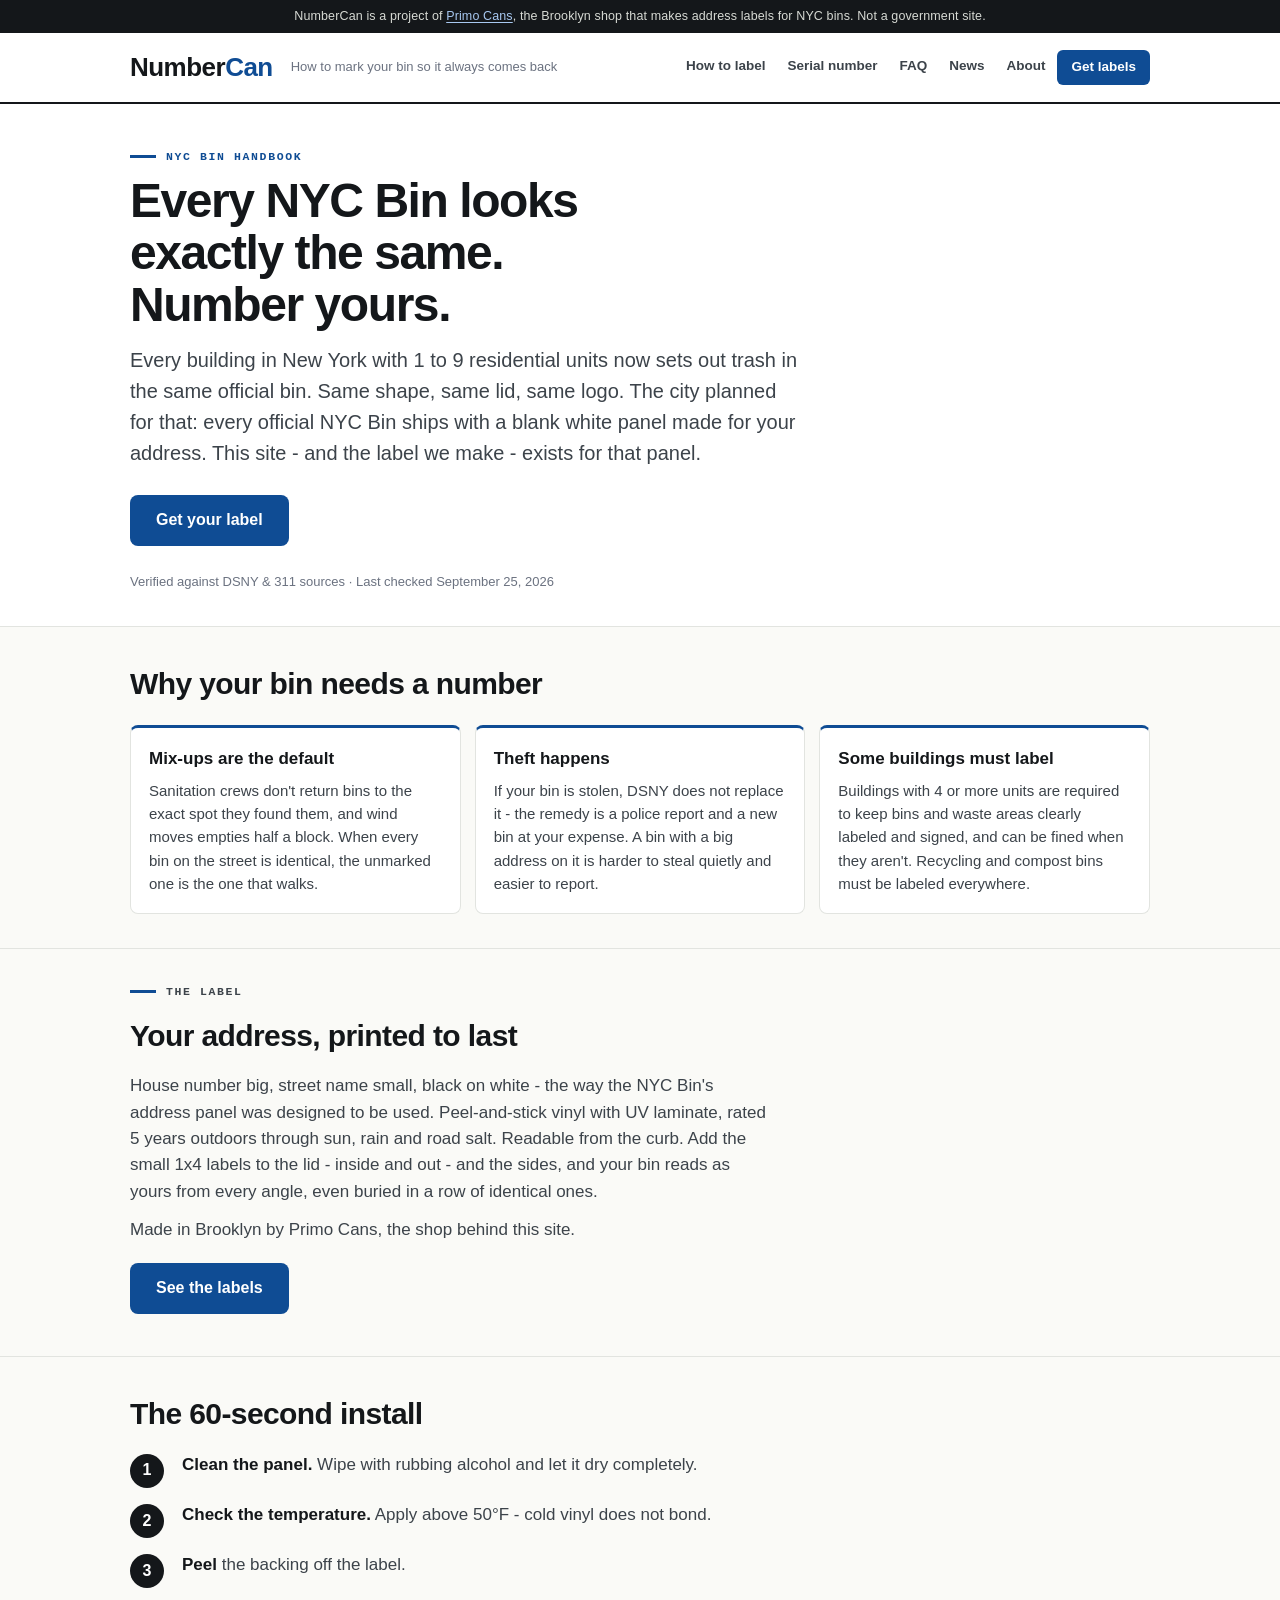
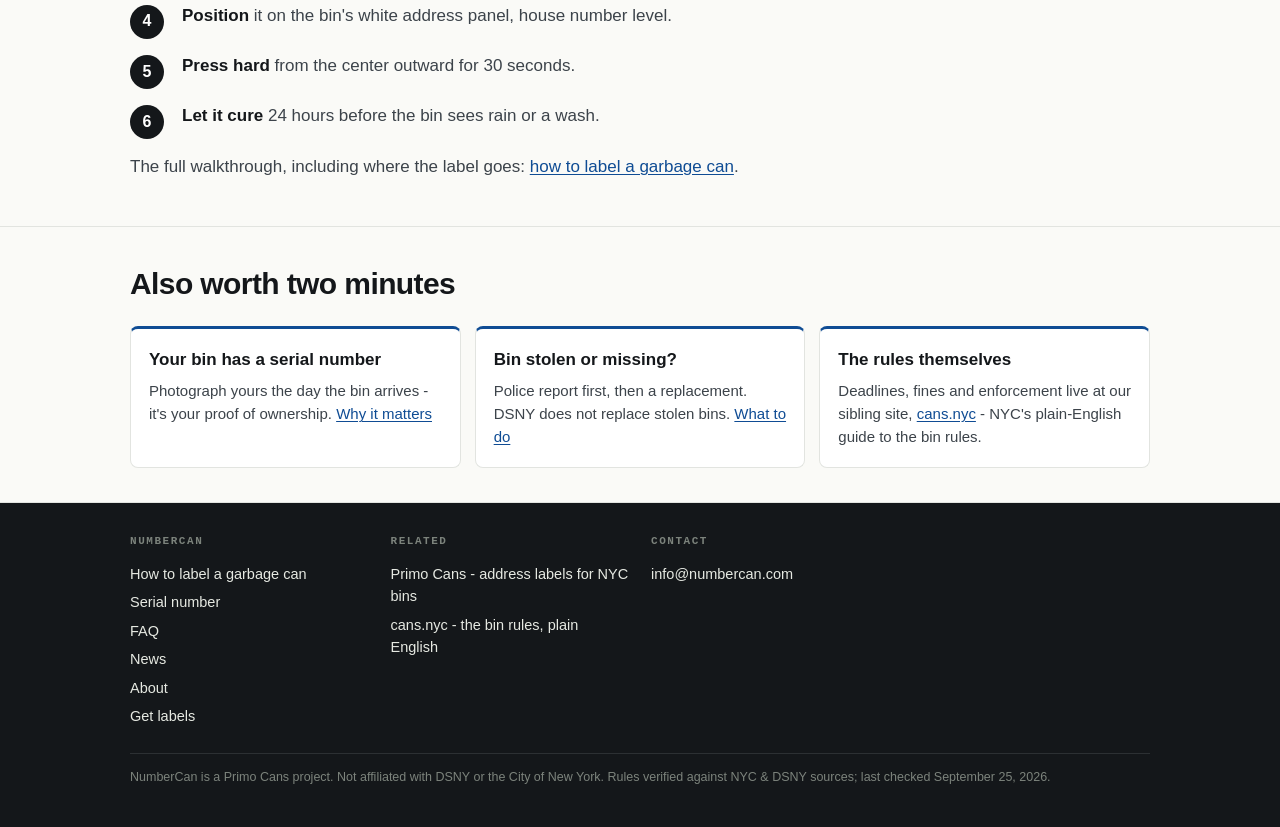
==== index.html @ fb3dbc62 "Remove hair-dryer removal advice from homepage" ====
<!DOCTYPE html>
<html lang="en">
<head>
<meta charset="utf-8">
<meta name="viewport" content="width=device-width,initial-scale=1">
<title>Number Your Can | Address Labels Made for the Official NYC Bin</title>
<meta name="description" content="Every official NYC Bin looks identical. A printed address label - house number big, street name small, rated 5 years outdoors - makes yours unmistakable. On in 60 seconds.">
<link rel="canonical" href="https://numbercan.com/">
<meta property="og:type" content="website">
<meta property="og:title" content="Number Your Can | NumberCan">
<meta property="og:description" content="Every official NYC Bin looks identical. A printed address label makes yours unmistakable - on in 60 seconds, rated 5 years.">
<meta property="og:url" content="https://numbercan.com/">
<link rel="stylesheet" href="/assets/style.css">
<script type="application/ld+json">
{"@context":"https://schema.org","@type":"WebSite","name":"NumberCan","url":"https://numbercan.com/",
 "publisher":{"@type":"Organization","name":"NumberCan","url":"https://numbercan.com/","parentOrganization":{"@type":"Organization","name":"Primo Cans","url":"https://primocans.com/"}}}
</script>
</head>
<body>
<div class="disclosure">NumberCan is a project of <a href="https://primocans.com/">Primo Cans</a>, the Brooklyn shop that makes address labels for NYC bins. Not a government site.</div>
<header class="sitehead">
  <div class="wrap">
    <a class="brand" href="/">Number<span class="dot">Can</span></a>
    <span class="siteline">How to mark your bin so it always comes back</span>
    <nav class="mainnav">
      <a href="/how-to-label-a-garbage-can/">How to label</a>
      <a href="/nyc-bin-serial-rfid/">Serial number</a>
      <a href="/faq/">FAQ</a>
      <a href="/news/">News</a>
      <a href="/about/">About</a>
      <a class="cta" href="/get-labels/">Get labels</a>
    </nav>
  </div>
</header>

<section class="hero">
  <div class="wrap">
    <p class="eyebrow">NYC bin handbook</p>
    <h1>Every NYC Bin looks exactly the same. Number yours.</h1>
    <p class="lede">Every building in New York with 1 to 9 residential units now sets out trash in the same official bin. Same shape, same lid, same logo. The city planned for that: every official NYC Bin ships with a blank white panel made for your address. This site - and the label we make - exists for that panel.</p>
    <p style="margin-top:18px"><a class="btn" href="/get-labels/">Get your label</a></p>
    <p class="verifyline">Verified against DSNY &amp; 311 sources &middot; Last checked September 25, 2026</p>
  </div>
</section>

<section class="section">
  <div class="wrap">
    <h2>Why your bin needs a number</h2>
    <div class="cards">
      <div class="cardbox">
        <h3>Mix-ups are the default</h3>
        <p>Sanitation crews don't return bins to the exact spot they found them, and wind moves empties half a block. When every bin on the street is identical, the unmarked one is the one that walks.</p>
      </div>
      <div class="cardbox">
        <h3>Theft happens</h3>
        <p>If your bin is stolen, DSNY does not replace it - the remedy is a police report and a new bin at your expense. A bin with a big address on it is harder to steal quietly and easier to report.</p>
      </div>
      <div class="cardbox">
        <h3>Some buildings must label</h3>
        <p>Buildings with 4 or more units are required to keep bins and waste areas clearly labeled and signed, and can be fined when they aren't. Recycling and compost bins must be labeled everywhere.</p>
      </div>
    </div>
  </div>
</section>

<section class="section">
  <div class="wrap">
    <p class="eyebrow">The label</p>
    <h2>Your address, printed to last</h2>
    <p>House number big, street name small, black on white - the way the NYC Bin's address panel was designed to be used. Peel-and-stick vinyl with UV laminate, rated 5 years outdoors through sun, rain and road salt. Readable from the curb. Add the small 1x4 labels to the lid - inside and out - and the sides, and your bin reads as yours from every angle, even buried in a row of identical ones.</p>
    <p>Made in Brooklyn by Primo Cans, the shop behind this site.</p>
    <a class="btn" href="/get-labels/">See the labels</a>
  </div>
</section>

<section class="section">
  <div class="wrap">
    <h2>The 60-second install</h2>
    <ol class="steps">
      <li><strong>Clean the panel.</strong> Wipe with rubbing alcohol and let it dry completely.</li>
      <li><strong>Check the temperature.</strong> Apply above 50&deg;F - cold vinyl does not bond.</li>
      <li><strong>Peel</strong> the backing off the label.</li>
      <li><strong>Position</strong> it on the bin's white address panel, house number level.</li>
      <li><strong>Press hard</strong> from the center outward for 30 seconds.</li>
      <li><strong>Let it cure</strong> 24 hours before the bin sees rain or a wash.</li>
    </ol>
    <p>The full walkthrough, including where the label goes: <a href="/how-to-label-a-garbage-can/">how to label a garbage can</a>.</p>
  </div>
</section>

<section class="section">
  <div class="wrap">
    <h2>Also worth two minutes</h2>
    <div class="cards">
      <div class="cardbox">
        <h3>Your bin has a serial number</h3>
        <p>Photograph yours the day the bin arrives - it's your proof of ownership. <a href="/faq/">Why it matters</a></p>
      </div>
      <div class="cardbox">
        <h3>Bin stolen or missing?</h3>
        <p>Police report first, then a replacement. DSNY does not replace stolen bins. <a href="/faq/">What to do</a></p>
      </div>
      <div class="cardbox">
        <h3>The rules themselves</h3>
        <p>Deadlines, fines and enforcement live at our sibling site, <a href="https://cans.nyc/">cans.nyc</a> - NYC's plain-English guide to the bin rules.</p>
      </div>
    </div>
  </div>
</section>

<footer class="sitefoot">
  <div class="wrap">
    <div>
      <h4>NumberCan</h4>
      <a href="/how-to-label-a-garbage-can/">How to label a garbage can</a>
      <a href="/nyc-bin-serial-rfid/">Serial number</a>
      <a href="/faq/">FAQ</a>
      <a href="/news/">News</a>
      <a href="/about/">About</a>
      <a href="/get-labels/">Get labels</a>
    </div>
    <div>
      <h4>Related</h4>
      <a href="https://primocans.com/">Primo Cans - address labels for NYC bins</a>
      <a href="https://cans.nyc/">cans.nyc - the bin rules, plain English</a>
    </div>
    <div>
      <h4>Contact</h4>
      <a href="mailto:info@numbercan.com">info@numbercan.com</a>
    </div>
    <p class="fineline">NumberCan is a Primo Cans project. Not affiliated with DSNY or the City of New York. Rules verified against NYC &amp; DSNY sources; last checked September 25, 2026.</p>
  </div>
</footer>
</body>
</html>
---- assets/style.css ----
/* NumberCan - sibling of cans.nyc: same wayfinding clarity, blue signage accent. */
:root{
  --ink:#14171a; --ink-soft:#3c434a; --ink-faint:#6b7280;
  --paper:#fafaf7; --card:#ffffff; --line:#e2e4e0;
  --blue:#0f4c94; --blue-deep:#0a3a75; --blue-wash:#eef3fa;
  --amber:#b45309; --amber-wash:#fdf6ec;
  --mono:ui-monospace,'SF Mono','Cascadia Mono',Menlo,Consolas,monospace;
  --sans:-apple-system,BlinkMacSystemFont,'Helvetica Neue',Helvetica,Arial,sans-serif;
}
*{box-sizing:border-box;margin:0;padding:0}
html{-webkit-text-size-adjust:100%}
body{font-family:var(--sans);background:var(--paper);color:var(--ink);font-size:17px;line-height:1.55;-webkit-font-smoothing:antialiased}
a{color:var(--blue);text-decoration-thickness:1px;text-underline-offset:2px}
a:hover{color:var(--blue-deep)}
.wrap{max-width:1060px;margin:0 auto;padding:0 20px}

.disclosure{background:var(--ink);color:#d7dad4;font-size:12.5px;padding:7px 20px;text-align:center;letter-spacing:.01em}
.disclosure a{color:#a8c8f0}

.sitehead{border-bottom:2px solid var(--ink);background:var(--card)}
.sitehead .wrap{display:flex;align-items:center;gap:18px;padding-top:14px;padding-bottom:14px;flex-wrap:wrap}
.brand{font-size:26px;font-weight:800;letter-spacing:-.02em;color:var(--ink);text-decoration:none}
.brand .dot{color:var(--blue)}
.siteline{font-size:13px;color:var(--ink-faint);flex:1;min-width:150px}
.mainnav{display:flex;gap:2px;flex-wrap:wrap}
.mainnav a{font-size:13.5px;font-weight:600;color:var(--ink-soft);text-decoration:none;padding:6px 10px;border-radius:4px}
.mainnav a:hover{background:var(--blue-wash);color:var(--blue-deep)}
.mainnav a.on{color:var(--blue-deep);text-decoration:underline;text-underline-offset:4px}
.mainnav a.cta{background:var(--blue);color:#fff;border-radius:6px;padding:7px 14px}
.mainnav a.cta:hover{background:var(--blue-deep)}

.eyebrow{font-family:var(--mono);font-size:11.5px;font-weight:600;letter-spacing:.14em;text-transform:uppercase;color:var(--blue);display:flex;align-items:center;gap:10px;margin:0 0 10px}
.eyebrow::before{content:"";width:26px;height:3px;background:var(--blue)}

.hero{padding:44px 0 34px;border-bottom:1px solid var(--line);background:var(--card)}
.hero h1{font-size:clamp(30px,5.4vw,48px);line-height:1.08;letter-spacing:-.03em;font-weight:800;max-width:20ch}
.hero .lede{font-size:clamp(17px,2.4vw,20px);color:var(--ink-soft);max-width:60ch;margin-top:14px}
.verifyline{margin-top:18px;font-size:13px;color:var(--ink-faint)}

.section{padding:34px 0;border-bottom:1px solid var(--line)}
.section h2{font-size:clamp(22px,3.4vw,30px);letter-spacing:-.02em;font-weight:800;margin-bottom:14px;max-width:26ch}
.section h3{font-size:19px;font-weight:750;margin:22px 0 8px}
.section p{max-width:68ch;margin-bottom:12px;color:var(--ink-soft)}
.section p strong, .section li strong{color:var(--ink)}
.section ul{padding-left:22px;color:var(--ink-soft);max-width:66ch}
.section li{margin-bottom:8px}

.cards{display:grid;grid-template-columns:repeat(auto-fit,minmax(250px,1fr));gap:14px;margin-top:18px}
.cardbox{background:var(--card);border:1px solid var(--line);border-top:3px solid var(--blue);border-radius:8px;padding:18px}
.cardbox h3{margin:0 0 6px;font-size:17px;font-weight:750}
.cardbox p{font-size:15px;color:var(--ink-soft);margin:0}

.tablewrap{overflow-x:auto;margin:16px 0}
table{width:100%;border-collapse:collapse;background:var(--card);font-size:15px}
th{font-family:var(--mono);font-size:11.5px;letter-spacing:.08em;text-transform:uppercase;text-align:left;color:var(--ink-faint);padding:10px 12px;border-bottom:2px solid var(--ink)}
td{padding:11px 12px;border-bottom:1px solid var(--line);color:var(--ink-soft);vertical-align:top}
td:first-child{color:var(--ink);font-weight:650}
tr.pick td{background:var(--blue-wash)}

.note{background:var(--blue-wash);border-left:4px solid var(--blue);border-radius:0 8px 8px 0;padding:14px 18px;margin:16px 0;max-width:68ch}
.note.warn{background:var(--amber-wash);border-left-color:var(--amber)}
.note p{font-size:15px;margin:0}

.steps{counter-reset:step;list-style:none;padding:0;max-width:66ch}
.steps li{counter-increment:step;position:relative;padding:0 0 16px 52px;color:var(--ink-soft)}
.steps li::before{content:counter(step);position:absolute;left:0;top:2px;width:34px;height:34px;background:var(--ink);color:#fff;border-radius:50%;display:flex;align-items:center;justify-content:center;font-weight:800;font-size:16px}
.steps li strong{color:var(--ink)}

.qa{background:var(--card);border:1px solid var(--line);border-radius:8px;padding:18px 20px;margin-bottom:12px;max-width:72ch}
.qa h2{font-size:18px;font-weight:750;margin:0 0 8px;letter-spacing:-.01em}
.qa p{font-size:15.5px;margin:0 0 8px}
.qa p:last-child{margin-bottom:0}

.btn{display:inline-block;background:var(--blue);color:#fff;text-decoration:none;font-weight:700;font-size:16px;padding:13px 26px;border-radius:8px;margin:8px 0}
.btn:hover{background:var(--blue-deep);color:#fff}
.btn.dark{background:var(--ink)}
.btn.dark:hover{background:#000}

.srcs{font-size:14px;color:var(--ink-faint);max-width:68ch;margin-top:22px;border-top:1px solid var(--line);padding-top:14px}

.sitefoot{background:var(--ink);color:#b9beb9;padding:30px 0 40px;margin-top:0}
.sitefoot .wrap{display:grid;grid-template-columns:repeat(auto-fit,minmax(220px,1fr));gap:22px}
.sitefoot h4{font-family:var(--mono);font-size:11px;letter-spacing:.14em;text-transform:uppercase;color:#7c837c;margin-bottom:10px}
.sitefoot a{color:#e6e9e2;text-decoration:none;display:block;font-size:14.5px;padding:3px 0}
.sitefoot a:hover{color:#a8c8f0}
.sitefoot .fineline{grid-column:1/-1;border-top:1px solid #2c3033;padding-top:14px;font-size:12.5px;color:#7c837c}

@media (max-width:640px){
  table{font-size:13.5px}
  th,td{padding:8px 7px}
  .hero h1{font-size:30px}
}
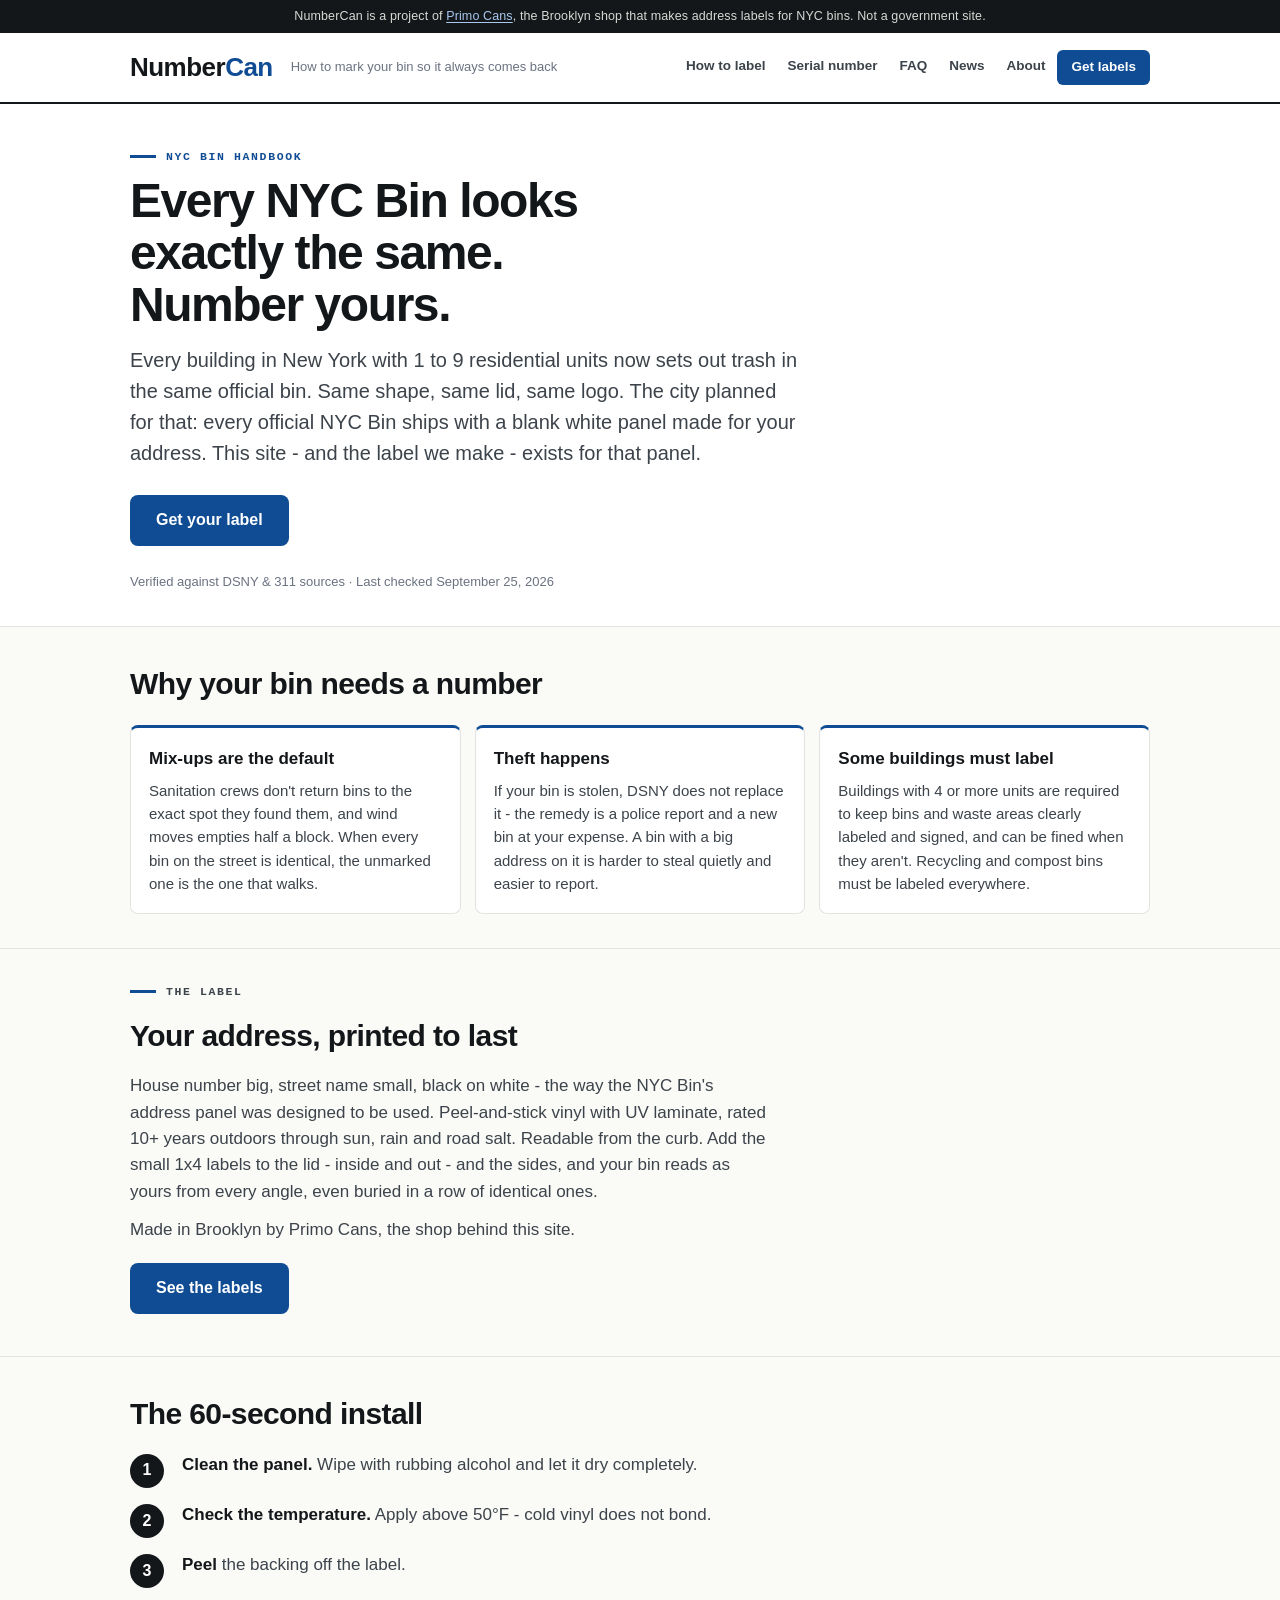
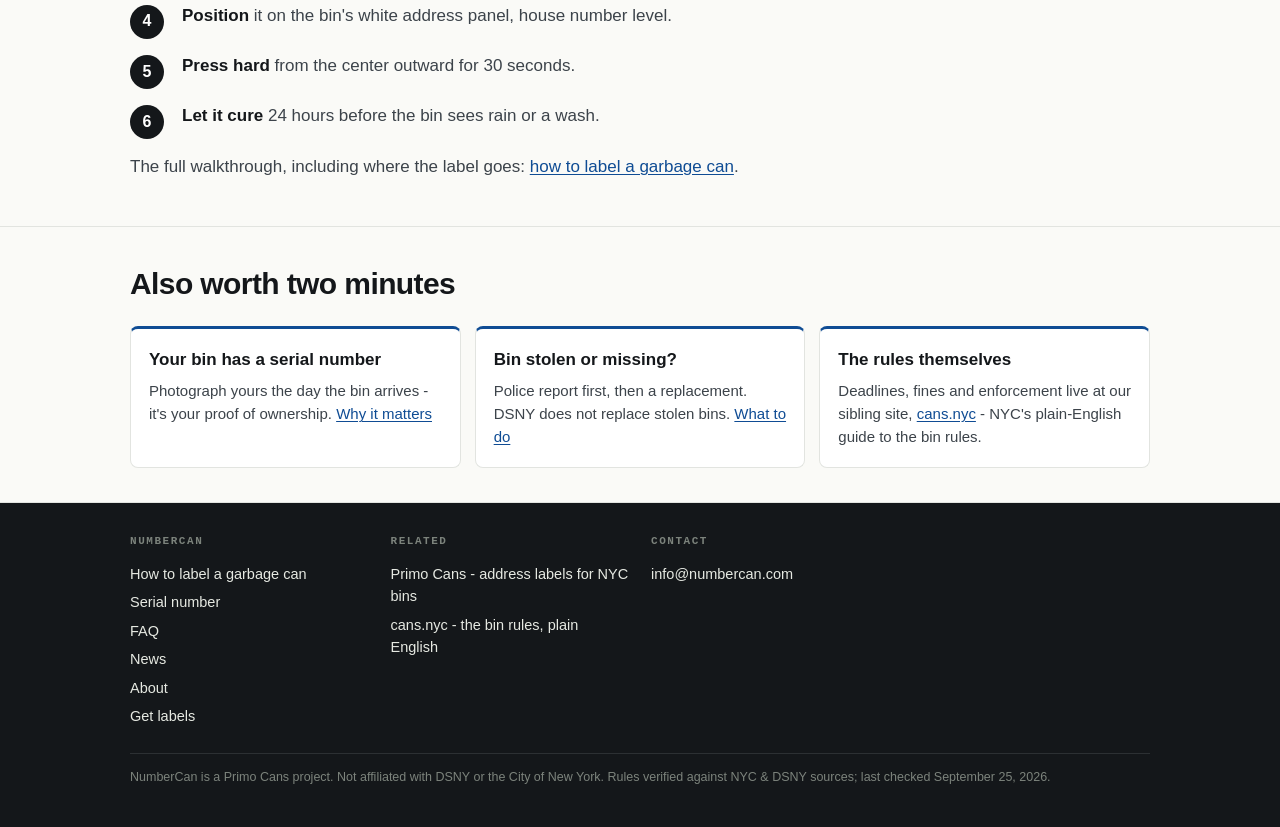
==== commit 45e900bc: "Set label durability wording to 10+ years" ====
--- a/index.html
+++ b/index.html
@@ -4,11 +4,11 @@
 <meta charset="utf-8">
 <meta name="viewport" content="width=device-width,initial-scale=1">
 <title>Number Your Can | Address Labels Made for the Official NYC Bin</title>
-<meta name="description" content="Every official NYC Bin looks identical. A printed address label - house number big, street name small, rated 5 years outdoors - makes yours unmistakable. On in 60 seconds.">
+<meta name="description" content="Every official NYC Bin looks identical. A printed address label - house number big, street name small, rated 10+ years outdoors - makes yours unmistakable. On in 60 seconds.">
 <link rel="canonical" href="https://numbercan.com/">
 <meta property="og:type" content="website">
 <meta property="og:title" content="Number Your Can | NumberCan">
-<meta property="og:description" content="Every official NYC Bin looks identical. A printed address label makes yours unmistakable - on in 60 seconds, rated 5 years.">
+<meta property="og:description" content="Every official NYC Bin looks identical. A printed address label makes yours unmistakable - on in 60 seconds, rated 10+ years.">
 <meta property="og:url" content="https://numbercan.com/">
 <link rel="stylesheet" href="/assets/style.css">
 <script type="application/ld+json">
@@ -67,7 +67,7 @@
   <div class="wrap">
     <p class="eyebrow">The label</p>
     <h2>Your address, printed to last</h2>
-    <p>House number big, street name small, black on white - the way the NYC Bin's address panel was designed to be used. Peel-and-stick vinyl with UV laminate, rated 5 years outdoors through sun, rain and road salt. Readable from the curb. Add the small 1x4 labels to the lid - inside and out - and the sides, and your bin reads as yours from every angle, even buried in a row of identical ones.</p>
+    <p>House number big, street name small, black on white - the way the NYC Bin's address panel was designed to be used. Peel-and-stick vinyl with UV laminate, rated 10+ years outdoors through sun, rain and road salt. Readable from the curb. Add the small 1x4 labels to the lid - inside and out - and the sides, and your bin reads as yours from every angle, even buried in a row of identical ones.</p>
     <p>Made in Brooklyn by Primo Cans, the shop behind this site.</p>
     <a class="btn" href="/get-labels/">See the labels</a>
   </div>
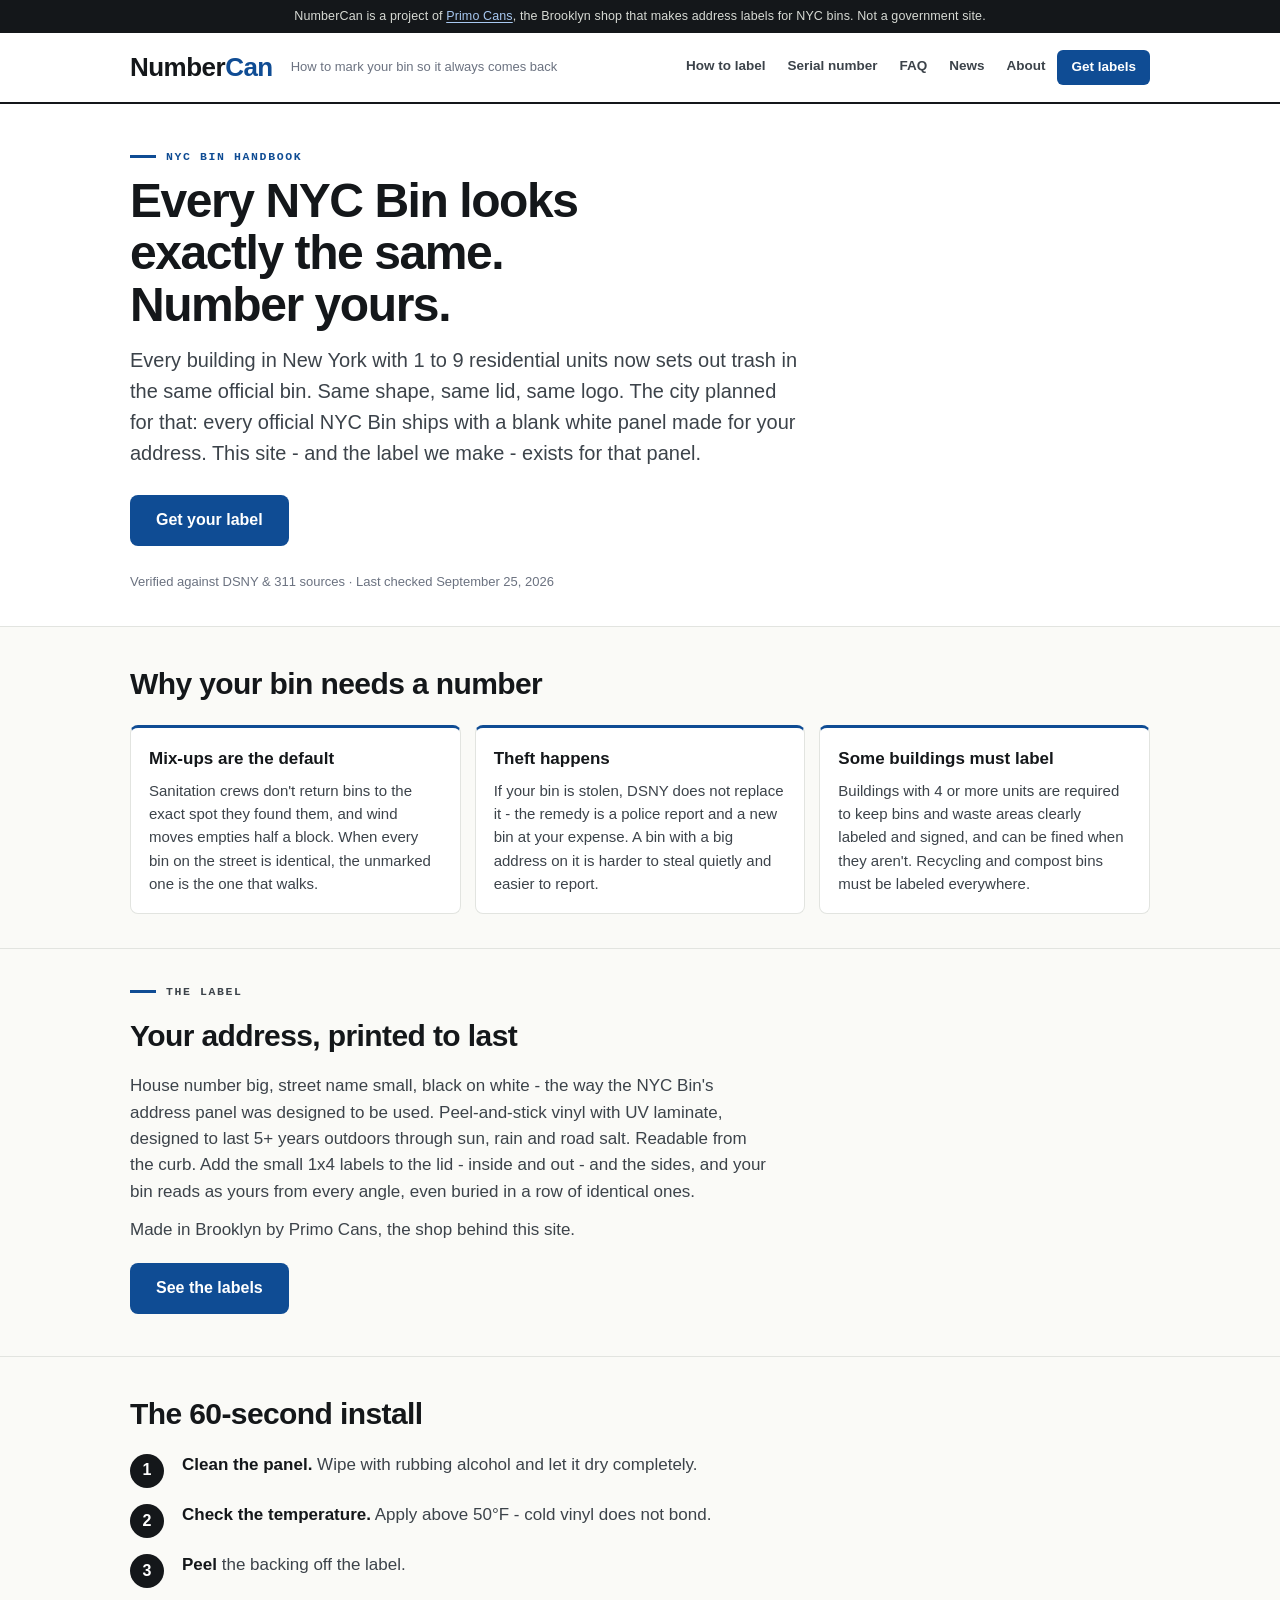
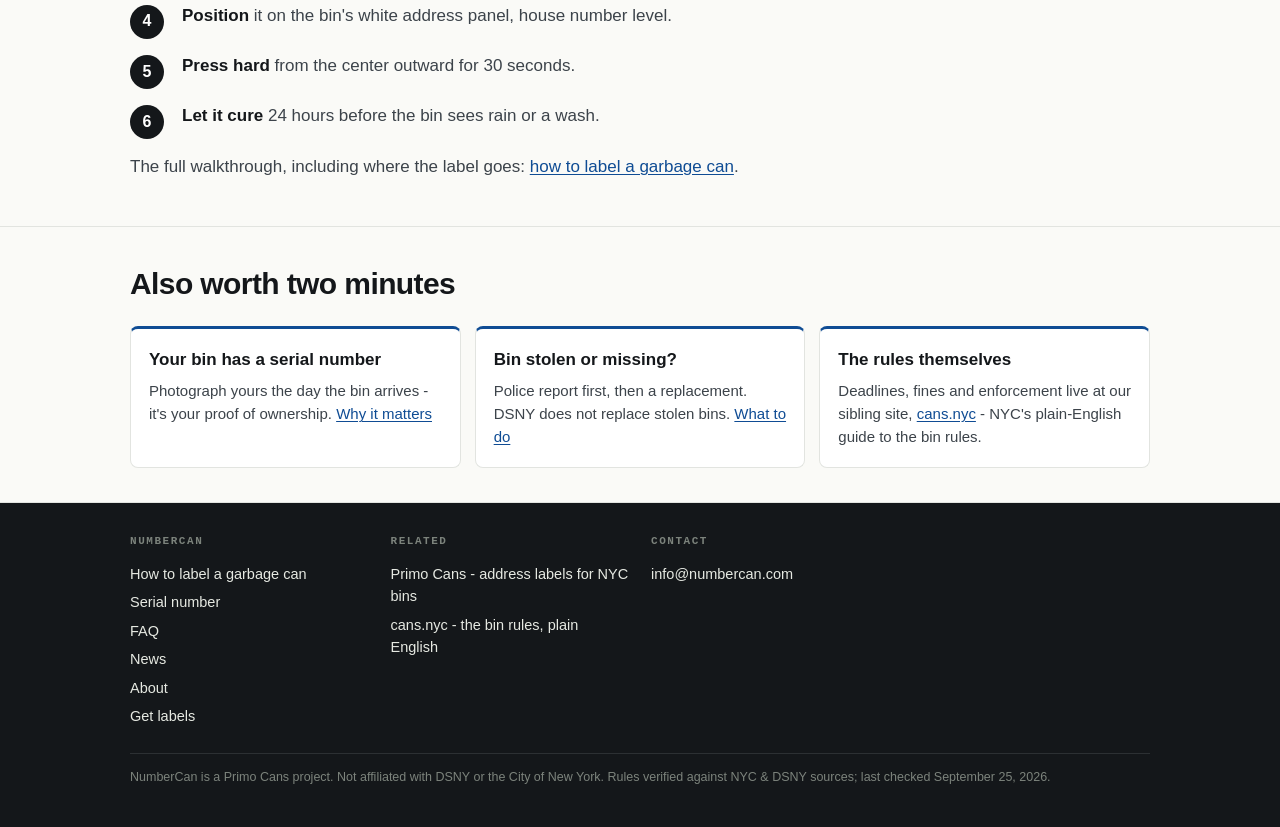
==== commit fac5434a: "Soften durability claim to designed to last 5+ years outdoors" ====
--- a/index.html
+++ b/index.html
@@ -4,11 +4,11 @@
 <meta charset="utf-8">
 <meta name="viewport" content="width=device-width,initial-scale=1">
 <title>Number Your Can | Address Labels Made for the Official NYC Bin</title>
-<meta name="description" content="Every official NYC Bin looks identical. A printed address label - house number big, street name small, rated 10+ years outdoors - makes yours unmistakable. On in 60 seconds.">
+<meta name="description" content="Every official NYC Bin looks identical. A printed address label - house number big, street name small, designed to last 5+ years outdoors - makes yours unmistakable. On in 60 seconds.">
 <link rel="canonical" href="https://numbercan.com/">
 <meta property="og:type" content="website">
 <meta property="og:title" content="Number Your Can | NumberCan">
-<meta property="og:description" content="Every official NYC Bin looks identical. A printed address label makes yours unmistakable - on in 60 seconds, rated 10+ years.">
+<meta property="og:description" content="Every official NYC Bin looks identical. A printed address label makes yours unmistakable - on in 60 seconds, designed to last 5+ years outdoors.">
 <meta property="og:url" content="https://numbercan.com/">
 <link rel="stylesheet" href="/assets/style.css">
 <script type="application/ld+json">
@@ -67,7 +67,7 @@
   <div class="wrap">
     <p class="eyebrow">The label</p>
     <h2>Your address, printed to last</h2>
-    <p>House number big, street name small, black on white - the way the NYC Bin's address panel was designed to be used. Peel-and-stick vinyl with UV laminate, rated 10+ years outdoors through sun, rain and road salt. Readable from the curb. Add the small 1x4 labels to the lid - inside and out - and the sides, and your bin reads as yours from every angle, even buried in a row of identical ones.</p>
+    <p>House number big, street name small, black on white - the way the NYC Bin's address panel was designed to be used. Peel-and-stick vinyl with UV laminate, designed to last 5+ years outdoors through sun, rain and road salt. Readable from the curb. Add the small 1x4 labels to the lid - inside and out - and the sides, and your bin reads as yours from every angle, even buried in a row of identical ones.</p>
     <p>Made in Brooklyn by Primo Cans, the shop behind this site.</p>
     <a class="btn" href="/get-labels/">See the labels</a>
   </div>
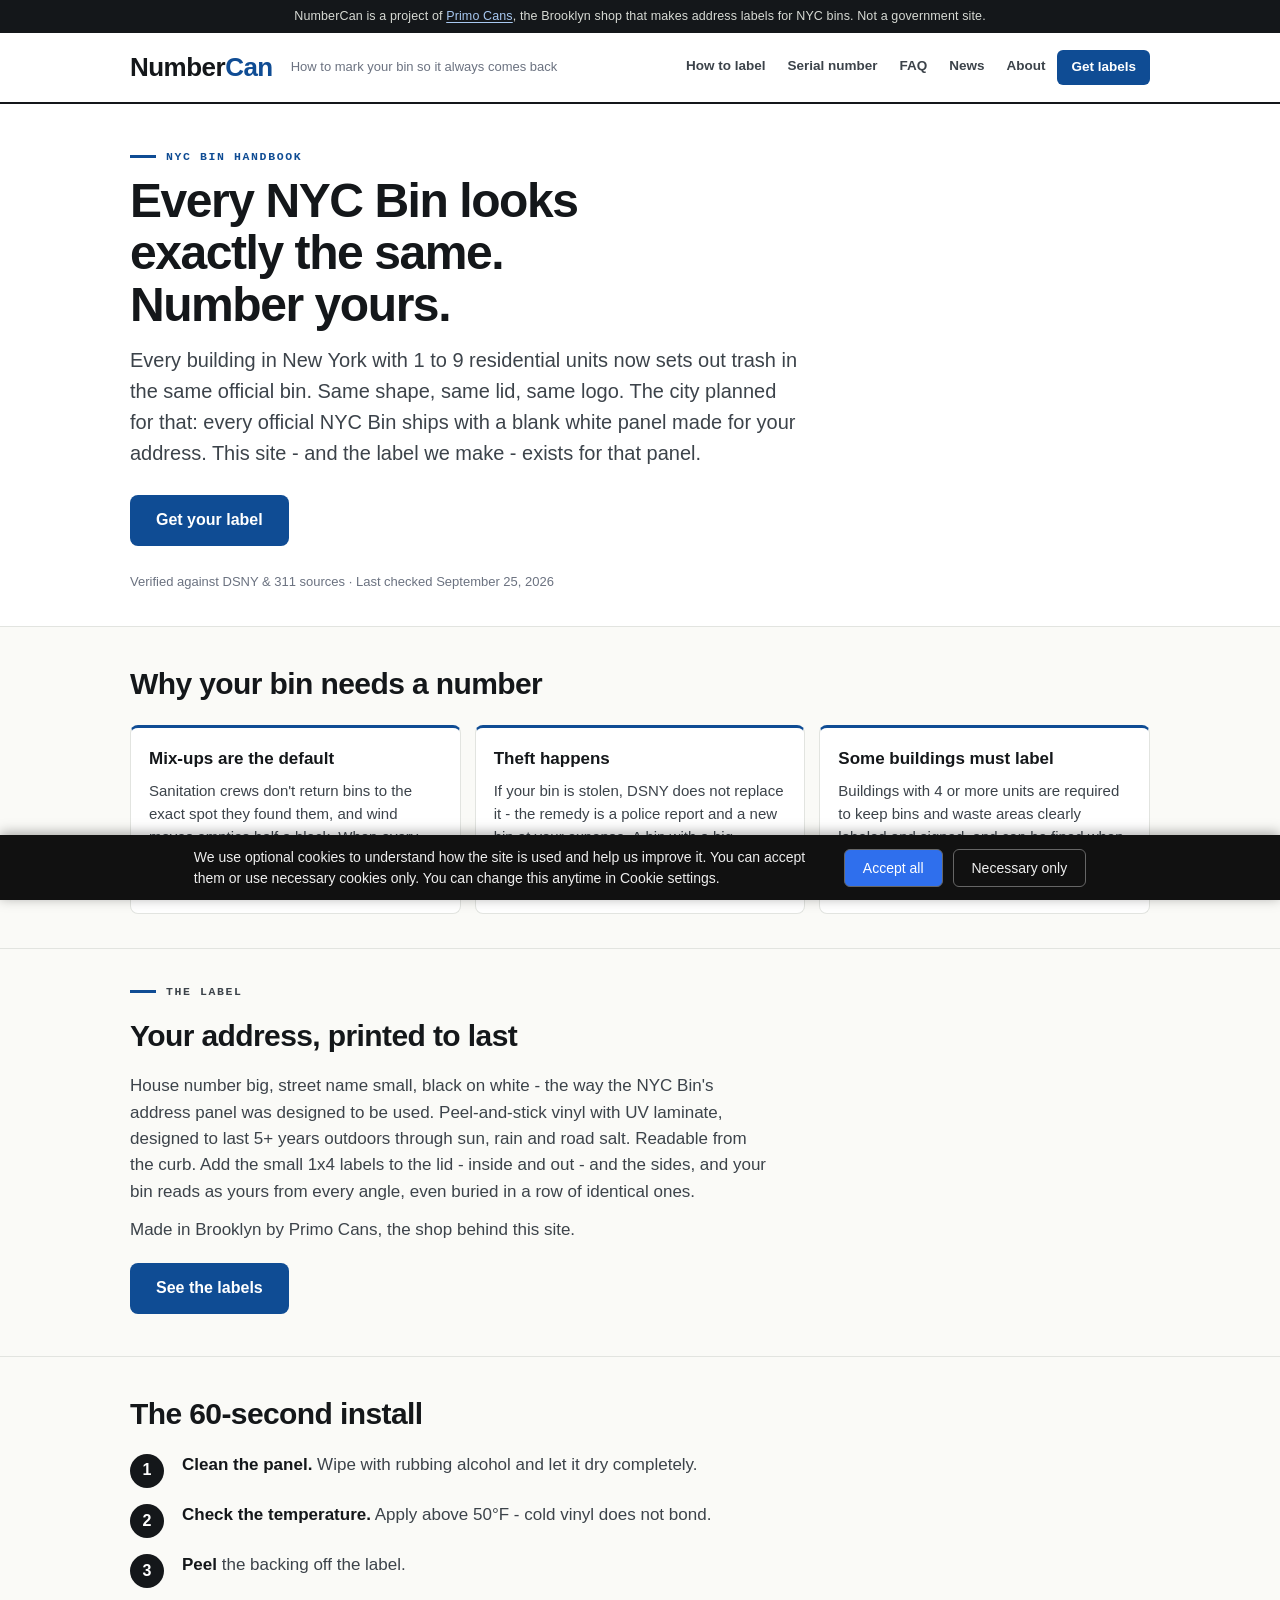
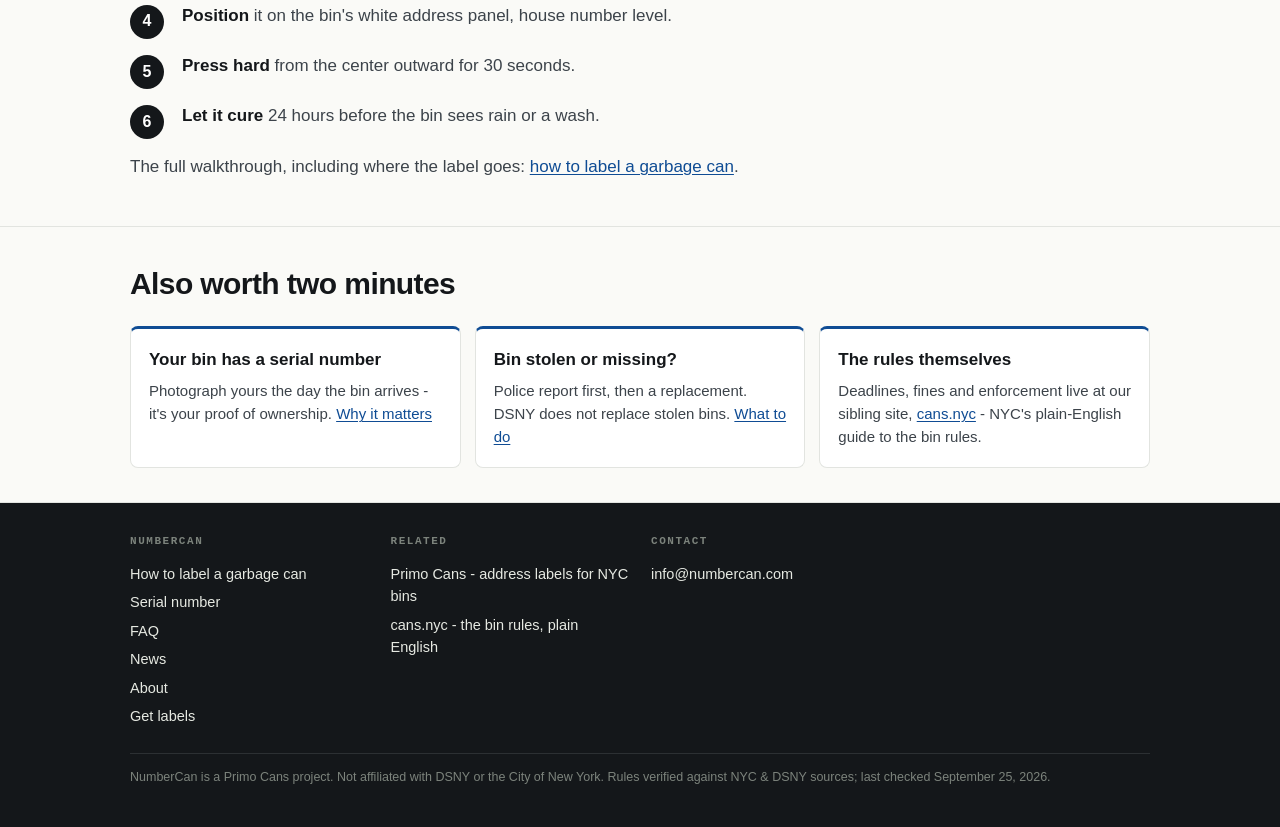
==== commit a1c4f8e5: "Add approved cookie consent loader (basic mode, GA off until accept)" ====
--- a/index.html
+++ b/index.html
@@ -17,7 +17,7 @@
 </script>
 </head>
 <body>
-<div class="disclosure">NumberCan is a project of <a href="https://primocans.com/">Primo Cans</a>, the Brooklyn shop that makes address labels for NYC bins. Not a government site.</div>
+<div class="disclosure">NumberCan is a project of <a href="https://primocans.com/?utm_source=numbercan.com&utm_medium=feeder-site">Primo Cans</a>, the Brooklyn shop that makes address labels for NYC bins. Not a government site.</div>
 <header class="sitehead">
   <div class="wrap">
     <a class="brand" href="/">Number<span class="dot">Can</span></a>
@@ -121,7 +121,7 @@
     </div>
     <div>
       <h4>Related</h4>
-      <a href="https://primocans.com/">Primo Cans - address labels for NYC bins</a>
+      <a href="https://primocans.com/?utm_source=numbercan.com&utm_medium=feeder-site">Primo Cans - address labels for NYC bins</a>
       <a href="https://cans.nyc/">cans.nyc - the bin rules, plain English</a>
     </div>
     <div>
@@ -131,5 +131,11 @@
     <p class="fineline">NumberCan is a Primo Cans project. Not affiliated with DSNY or the City of New York. Rules verified against NYC &amp; DSNY sources; last checked September 25, 2026.</p>
   </div>
 </footer>
+<!-- Cloudflare Web Analytics -->
+<script defer src='https://static.cloudflareinsights.com/beacon.min.js' data-cf-beacon='{"token": "91854858fbcd4bb7b45966d86be08aac"}'></script>
+<!-- End Cloudflare Web Analytics -->
+
+<script>window.__GA_MEASUREMENT_ID__="G-6J1LS92J00";</script>
+<script src="/consent.js" defer></script>
 </body>
 </html>
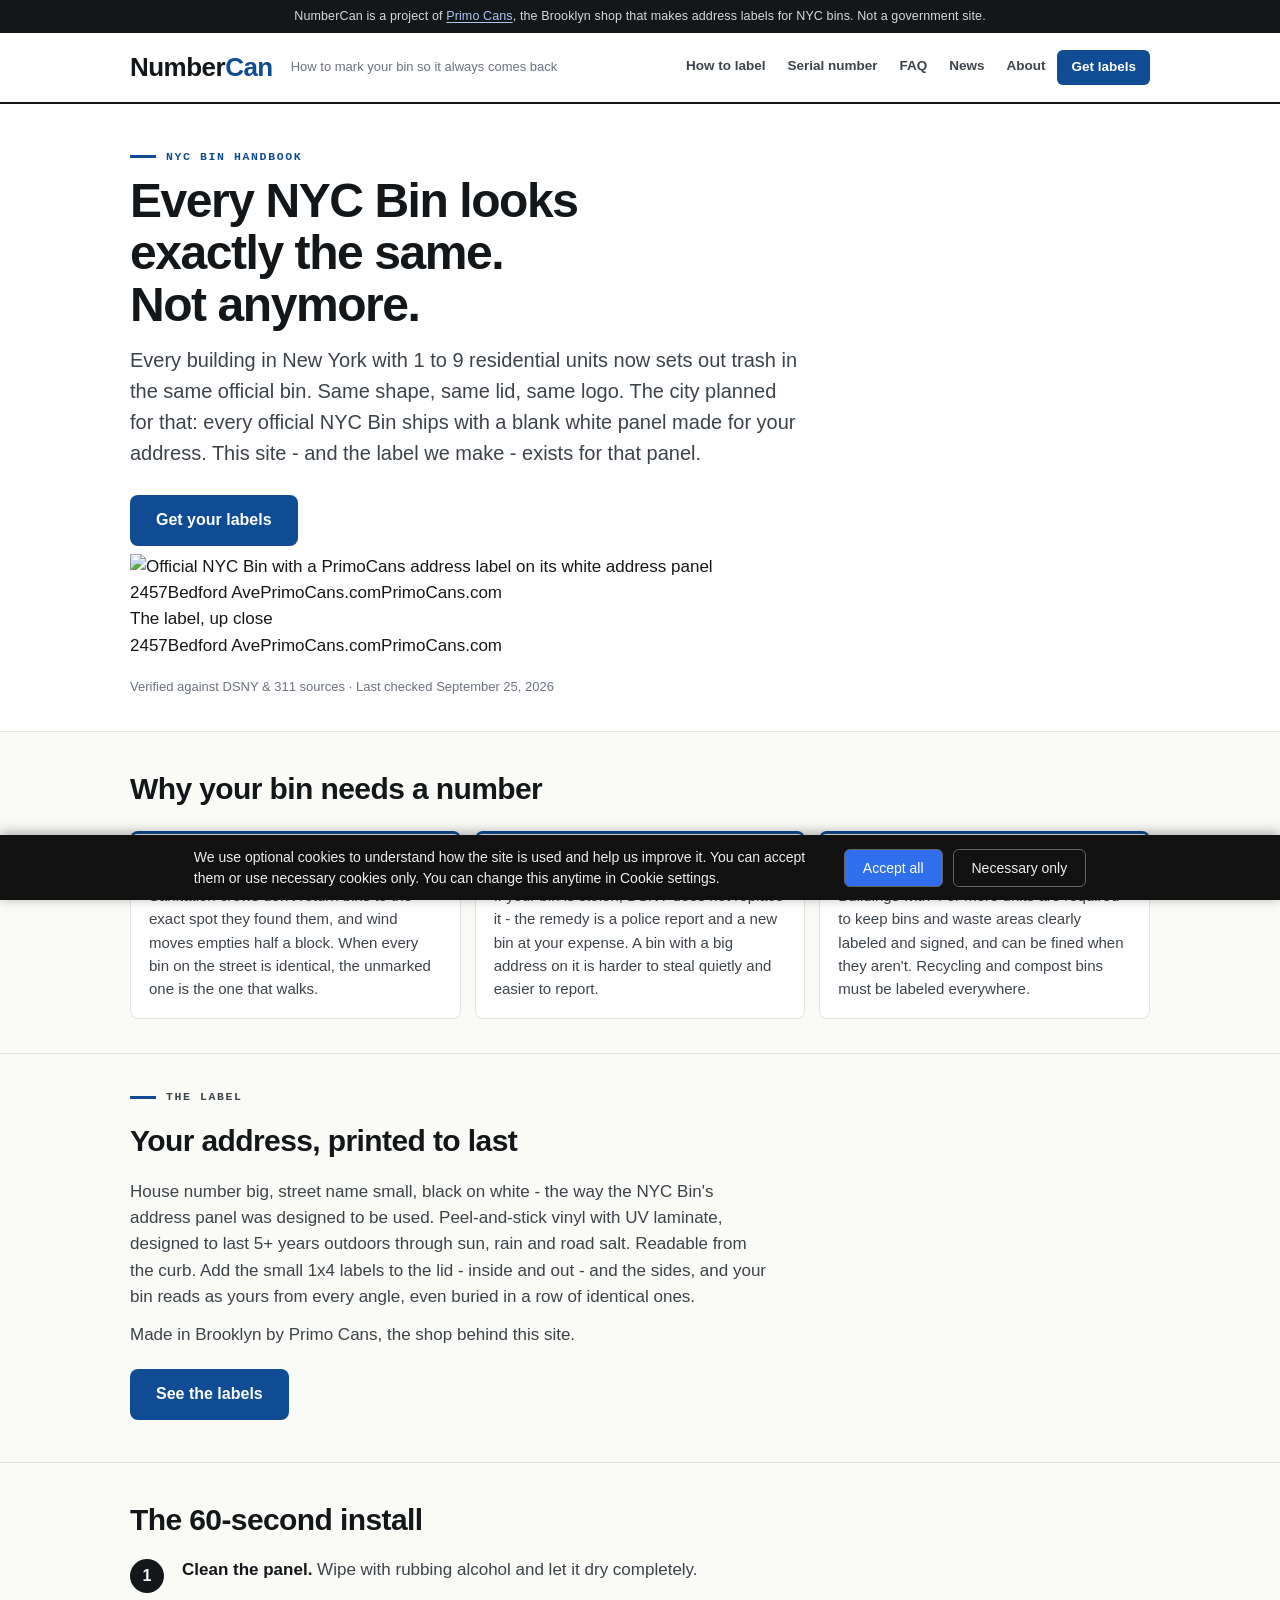
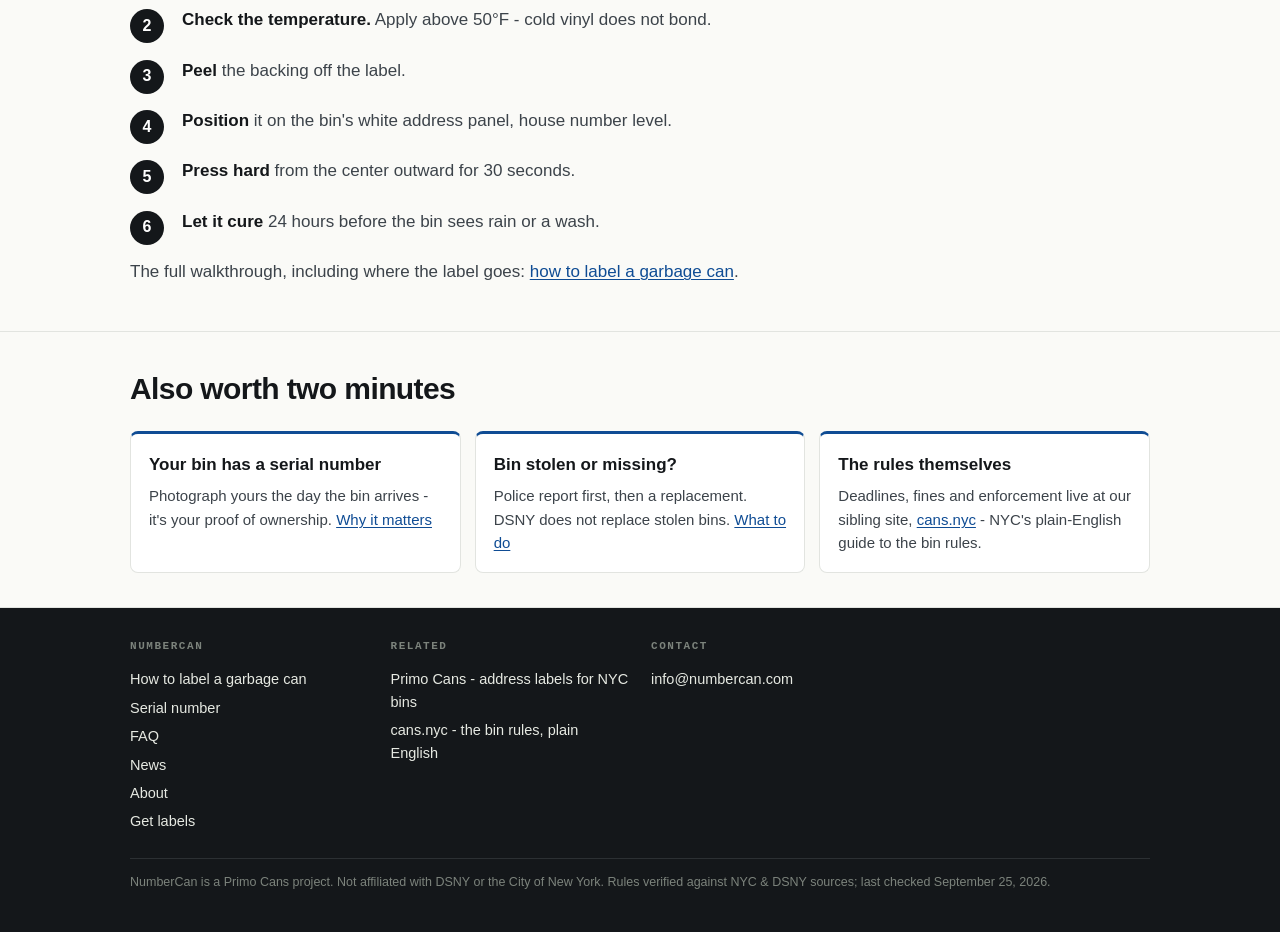
==== commit d1e9105d: "Homepage hero: new headline ending, large bin image with close-up inset, cycling sample addresses, p" ====
--- a/index.html
+++ b/index.html
@@ -36,9 +36,15 @@
 <section class="hero">
   <div class="wrap">
     <p class="eyebrow">NYC bin handbook</p>
-    <h1>Every NYC Bin looks exactly the same. Number yours.</h1>
+    <h1>Every NYC Bin looks exactly the same.<br>Not anymore.</h1>
     <p class="lede">Every building in New York with 1 to 9 residential units now sets out trash in the same official bin. Same shape, same lid, same logo. The city planned for that: every official NYC Bin ships with a blank white panel made for your address. This site - and the label we make - exists for that panel.</p>
-    <p style="margin-top:18px"><a class="btn" href="/get-labels/">Get your label</a></p>
+    <p class="hero-cta" style="margin-top:18px"><a class="btn" href="/get-labels/">Get your labels</a></p>
+<div class="hero-art"><img src="/assets/bin-blank.png" alt="Official NYC Bin with a PrimoCans address label on its white address panel">
+  <div class="bin-label" aria-hidden="true"><span class="bl-num">2457</span><span class="bl-street">Bedford Ave</span><span class="bl-brand bl-l">PrimoCans.com</span><span class="bl-brand bl-r">PrimoCans.com</span></div>
+  <div class="label-zoom"><p class="lz-eyebrow">The label, up close</p>
+  <div class="lz-label" aria-hidden="true"><span class="bl-num">2457</span><span class="bl-street">Bedford Ave</span><span class="bl-brand bl-l">PrimoCans.com</span><span class="bl-brand bl-r">PrimoCans.com</span></div>
+</div>
+</div>
     <p class="verifyline">Verified against DSNY &amp; 311 sources &middot; Last checked September 25, 2026</p>
   </div>
 </section>
@@ -137,5 +143,32 @@
 
 <script>window.__GA_MEASUREMENT_ID__="G-6J1LS92J00";</script>
 <script src="/consent.js" defer></script>
+
+<script>
+/* Sample-address rotation reused from the PrimoCans label builder (primocans.com): same 91 addresses, shuffle on load, change every 3s with a gentle fade */
+(function(){
+var NC_SAMPLES=[{num:'34-56',street:'107th St',extra:'Louis Armstrong House'},{num:'620',street:'Atlantic Ave',extra:'Barclays Center'},{num:'10',street:'Richmond Terrace',extra:'Borough Hall'},{num:'405',street:'Lexington Ave',extra:'Chrysler Building'},{num:'200',street:'Eastern Pkwy',extra:'Brooklyn Museum'},{num:'75',street:'Stuyvesant Pl',extra:'Staten Island Museum'},{num:'1',street:'E 161st St',extra:'Yankee Stadium'},{num:'36-01',street:'35th Ave',extra:'Museum of the Moving Image'},{num:'350',street:'5th Ave',extra:'Empire State Building'},{num:'137-35',street:'Northern Blvd',extra:'Flushing Town Hall'},{num:'1040',street:'Grand Concourse',extra:'Bronx Museum of the Arts'},{num:'10',street:'Grand Army Plaza',extra:'Brooklyn Public Library'},{num:'1000',street:'Richmond Terrace'},{num:'41',street:'Seaver Way',extra:'Citi Field / New York Mets'},{num:'175',street:'5th Ave',extra:'Flatiron Building'},{num:'441',street:'Clarke Ave',extra:'Historic Richmond Town'},{num:'30',street:'Rockefeller Plaza',extra:'NBC'},{num:'2300',street:'Southern Blvd',extra:'Bronx Zoo'},{num:'120-55',street:'Queens Blvd',extra:'Queens Borough Hall'},{num:'35',street:'Hyatt St',extra:'St. George Theatre'},{num:'1',street:'World Trade Center'},{num:'209',street:'Joralemon St',extra:'Brooklyn Borough Hall'},{num:'1476',street:'Victory Blvd'},{num:'2638',street:'Broadway'},{num:'70-35',street:'Main St'},{num:'1753',street:'McDonald Ave'},{num:'3423',street:'White Plains Rd'},{num:'478',street:'Columbus Ave'},{num:'212-16',street:'Northern Blvd'},{num:'735',street:'Church Ave'},{num:'4352',street:'Hylan Blvd'},{num:'1516',street:'Avenue J'},{num:'395',street:'E Fordham Rd'},{num:'81-47',street:'Woodhaven Blvd'},{num:'1152',street:'5th Ave'},{num:'2734',street:'Nostrand Ave'},{num:'583',street:'Bay St'},{num:'1271',street:'Madison Ave'},{num:'47-33',street:'Francis Lewis Blvd'},{num:'5207',street:'13th Ave'},{num:'2154',street:'Webster Ave'},{num:'374',street:'Central Park W'},{num:'104-27',street:'Roosevelt Ave'},{num:'1614',street:'Avenue U'},{num:'4276',street:'Arthur Kill Rd'},{num:'693',street:'Amsterdam Ave'},{num:'1420',street:'Ocean Ave'},{num:'23-17',street:'Astoria Blvd'},{num:'2361',street:'Arthur Ave'},{num:'443',street:'Riverside Dr'},{num:'6115',street:'18th Ave'},{num:'168',street:'W 72nd St'},{num:'1326',street:'Forest Ave'},{num:'107-42',street:'Queens Blvd'},{num:'2457',street:'Bedford Ave'},{num:'1446',street:'Lexington Ave'},{num:'1764',street:'E Tremont Ave'},{num:'322',street:'Kingston Ave'},{num:'72-25',street:'Metropolitan Ave'},{num:'4136',street:'Amboy Rd'},{num:'1353',street:'Ocean Pkwy'},{num:'237',street:'W 125th St'},{num:'147-21',street:'Jewel Ave'},{num:'4415',street:'16th Ave'},{num:'5642',street:'Riverdale Ave'},{num:'28-51',street:'Steinway St'},{num:'6812',street:'4th Ave'},{num:'1057',street:'Park Ave'},{num:'1132',street:'Pelham Pkwy S'},{num:'1294',street:'Avenue M'},{num:'366',street:'Bleecker St'},{num:'3413',street:'Richmond Ave'},{num:'165-23',street:'Union Tpke'},{num:'1556',street:'Coney Island Ave'},{num:'417',street:'E 161st St'},{num:'763',street:'West End Ave'},{num:'2046',street:'Boston Rd'},{num:'45-31',street:'Kissena Blvd'},{num:'571',street:'Utica Ave'},{num:'330',street:'E 86th St'},{num:'2137',street:'Richmond Terrace'},{num:'2163',street:'Flatbush Ave'},{num:'42-05',street:'Bell Blvd'},{num:'1472',street:'Southern Blvd'},{num:'741',street:'Rogers Ave'},{num:'465',street:'Todt Hill Rd'},{num:'187-34',street:'Hillside Ave'},{num:'1713',street:'Kings Hwy'},{num:'2756',street:'Jerome Ave'},{num:'627',street:'Eastern Pkwy'},{num:'116-14',street:'Jamaica Ave'}];
+for(var ncSh=NC_SAMPLES.length-1;ncSh>0;ncSh--){var ncJ=Math.floor(Math.random()*(ncSh+1)),ncTmp=NC_SAMPLES[ncSh];NC_SAMPLES[ncSh]=NC_SAMPLES[ncJ];NC_SAMPLES[ncJ]=ncTmp;}
+var ncI=0;
+var ncLabels=[document.querySelector('.bin-label'),document.querySelector('.lz-label')].filter(Boolean);
+if(!ncLabels.length)return;
+ncLabels.forEach(function(l){l.style.transition='opacity .5s';});
+function ncSet(lab,num,street){
+  var n=lab.querySelector('.bl-num'),s=lab.querySelector('.bl-street');
+  if(n)n.textContent=num;
+  if(s){s.textContent=street;s.classList.toggle('bl-long',street.length>16);}
+}
+if(window.matchMedia&&matchMedia('(prefers-reduced-motion: reduce)').matches)return;
+setInterval(function(){
+  if(document.hidden)return;
+  ncLabels.forEach(function(l){l.style.opacity='0';});
+  setTimeout(function(){
+    ncI=(ncI+1)%NC_SAMPLES.length;
+    var smp=NC_SAMPLES[ncI];
+    ncLabels.forEach(function(l){ncSet(l,smp.num,smp.street);l.style.opacity='';});
+  },500);
+},3000);
+})();
+</script>
 </body>
 </html>
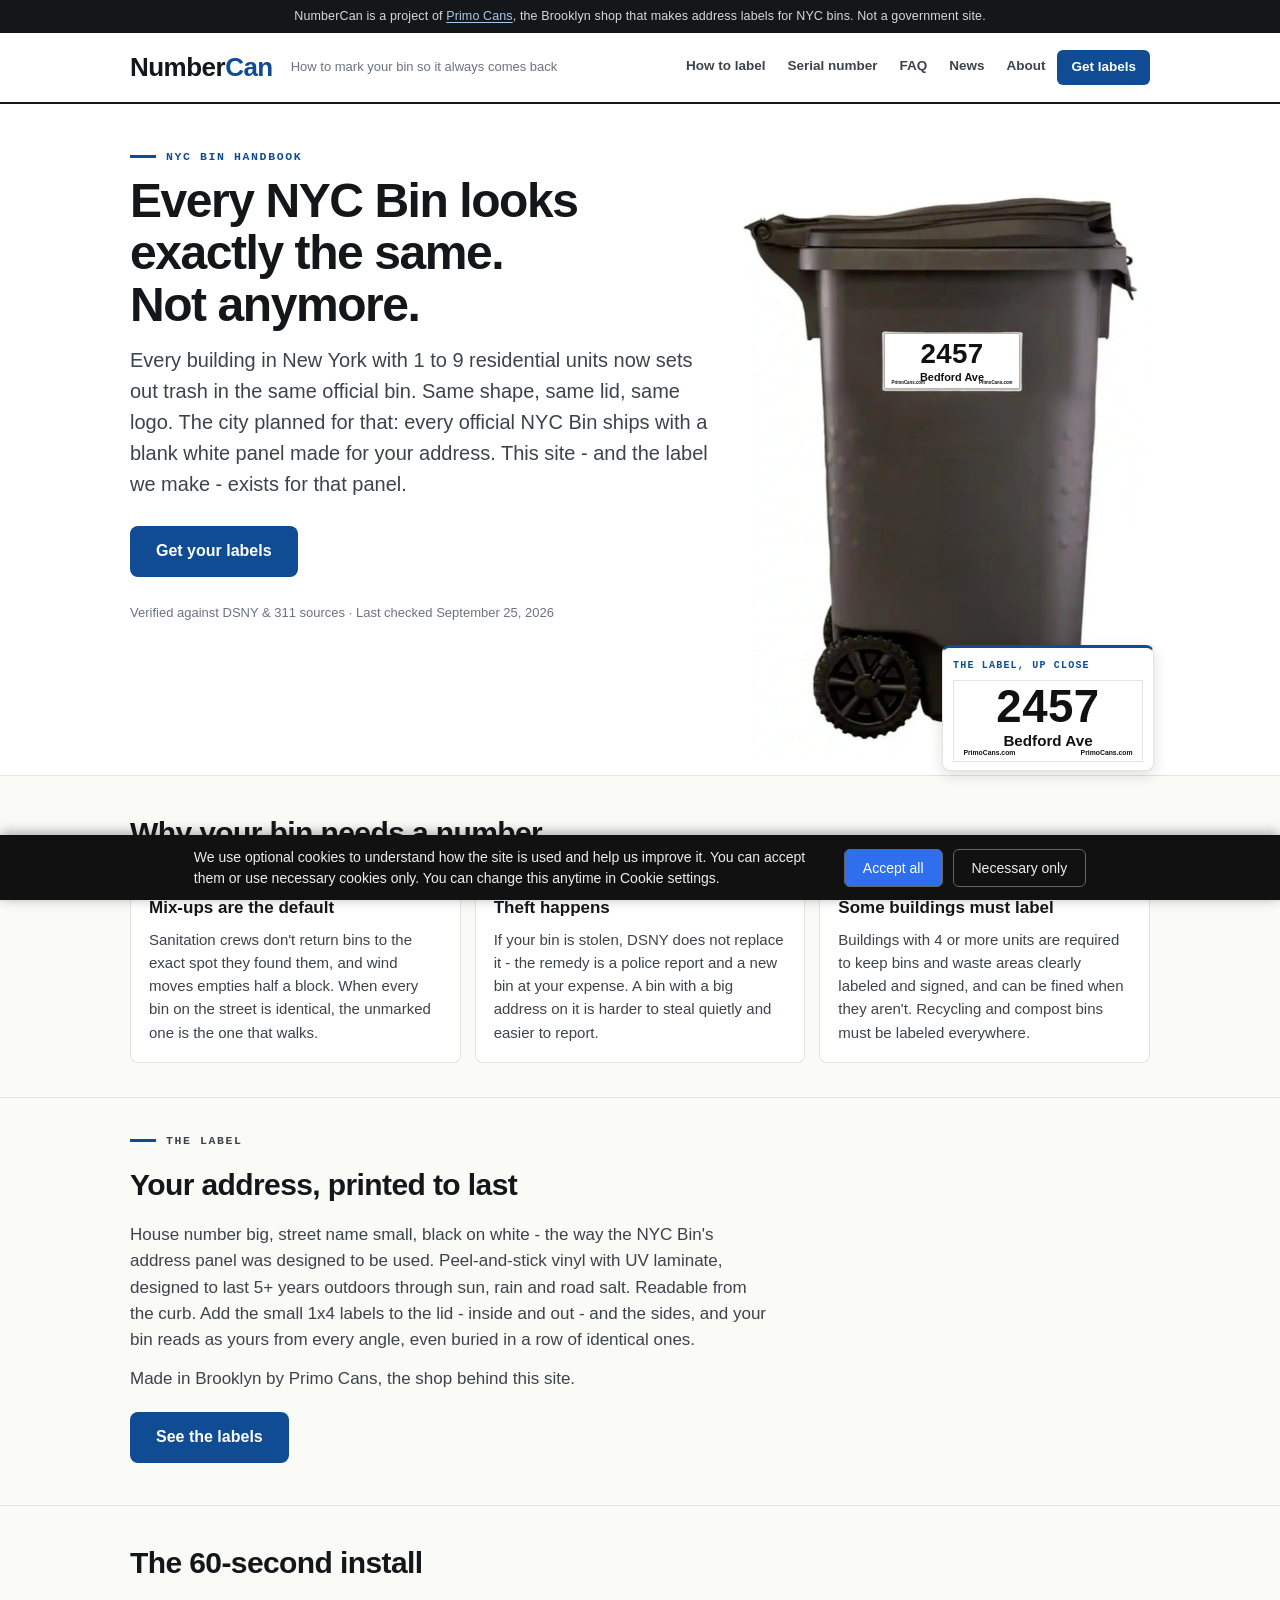
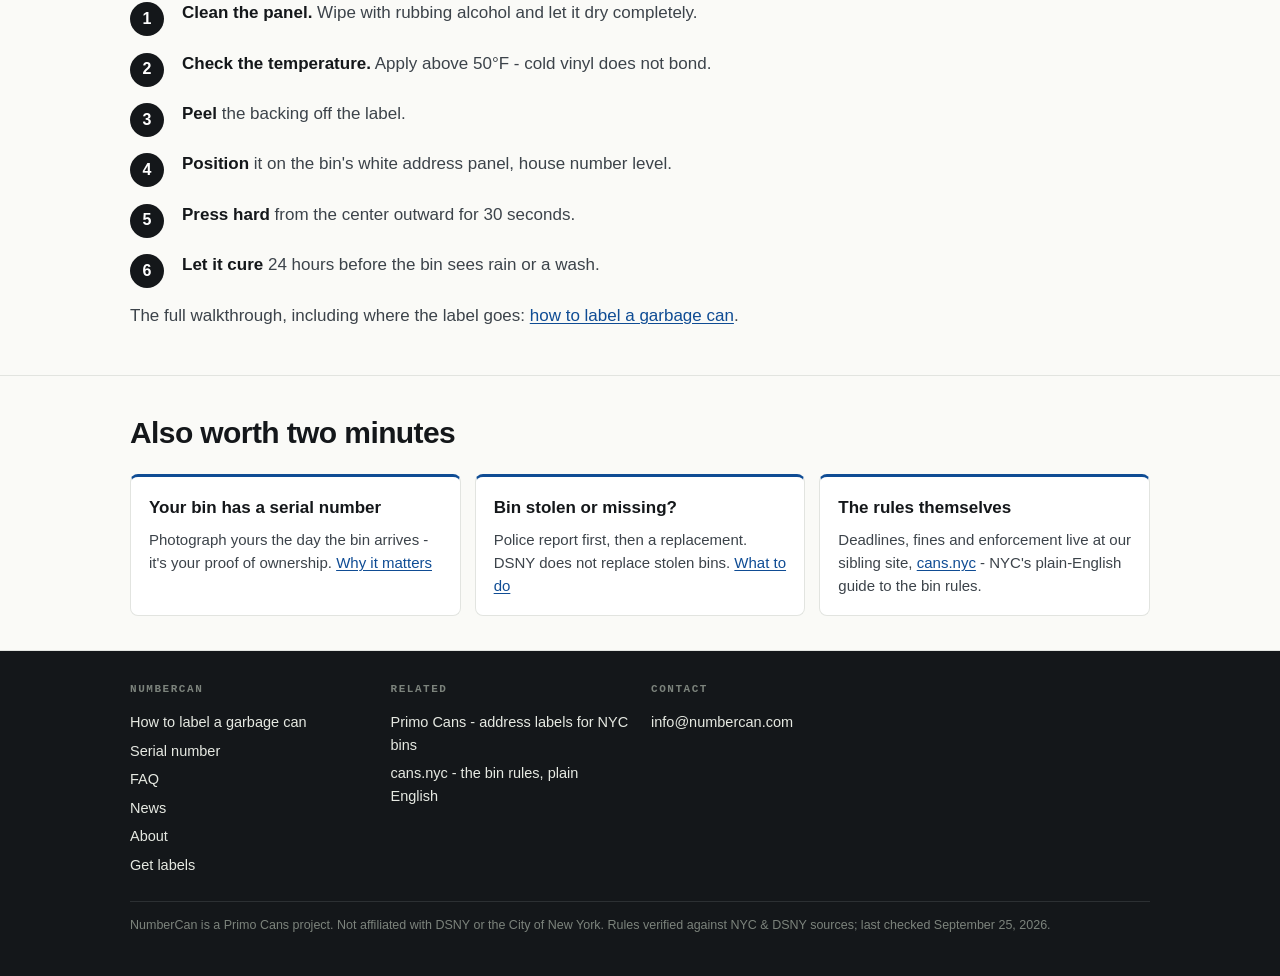
==== commit a6891f28: "Homepage hero: point bin image at inline SVG asset" ====
--- a/index.html
+++ b/index.html
@@ -39,7 +39,7 @@
     <h1>Every NYC Bin looks exactly the same.<br>Not anymore.</h1>
     <p class="lede">Every building in New York with 1 to 9 residential units now sets out trash in the same official bin. Same shape, same lid, same logo. The city planned for that: every official NYC Bin ships with a blank white panel made for your address. This site - and the label we make - exists for that panel.</p>
     <p class="hero-cta" style="margin-top:18px"><a class="btn" href="/get-labels/">Get your labels</a></p>
-<div class="hero-art"><img src="/assets/bin-blank.png" alt="Official NYC Bin with a PrimoCans address label on its white address panel">
+<div class="hero-art"><img src="/assets/bin-blank.svg" alt="Official NYC Bin with a PrimoCans address label on its white address panel">
   <div class="bin-label" aria-hidden="true"><span class="bl-num">2457</span><span class="bl-street">Bedford Ave</span><span class="bl-brand bl-l">PrimoCans.com</span><span class="bl-brand bl-r">PrimoCans.com</span></div>
   <div class="label-zoom"><p class="lz-eyebrow">The label, up close</p>
   <div class="lz-label" aria-hidden="true"><span class="bl-num">2457</span><span class="bl-street">Bedford Ave</span><span class="bl-brand bl-l">PrimoCans.com</span><span class="bl-brand bl-r">PrimoCans.com</span></div>
@@ -171,4 +171,4 @@
 })();
 </script>
 </body>
-</html>
+ </html>
--- a/assets/style.css
+++ b/assets/style.css
@@ -90,3 +90,39 @@
   th,td{padding:8px 7px}
   .hero h1{font-size:30px}
 }
+
+/* Hero revision mockup */
+.hero .wrap{position:relative}
+.hero-art img{width:100%;height:auto;display:block}
+.label-zoom{background:#fff;border:1px solid var(--line);border-top:3px solid var(--blue);border-radius:8px;box-shadow:0 4px 14px rgba(20,23,26,.14);padding:10px 10px 8px}
+.label-zoom .lz-eyebrow{font-family:var(--mono);font-size:10px;font-weight:600;letter-spacing:.12em;text-transform:uppercase;color:var(--blue);margin:0 0 6px}
+.label-zoom img{width:100%;height:auto;display:block;border:1px solid var(--line)}
+@media (min-width:960px){
+  .hero{min-height:672px}
+  .hero .wrap{padding-right:460px}
+  .hero-art{position:absolute;right:20px;top:36px;width:420px}
+  .label-zoom{position:absolute;right:-4px;bottom:-12px;width:212px}
+}
+@media (max-width:959px){
+  .hero .wrap{display:flex;flex-direction:column}
+  .hero-art{order:3;margin:20px auto 0;width:min(340px,88%);position:relative}
+  .label-zoom{position:static;margin:14px auto 0;width:min(300px,92%)}
+  .hero-cta{order:4;text-align:center}
+  .hero .verifyline{order:5;text-align:center}
+}
+/* Cycling sample address label (reused PrimoCans builder behavior) */
+.hero-art{container-type:inline-size}
+.bin-label{position:absolute;left:36.6%;top:35.5cqw;width:32.5%;height:13.31cqw;background:#fff;border:1px solid rgba(0,0,0,.3);box-shadow:0 1px 3px rgba(0,0,0,.28);display:flex;flex-direction:column;align-items:center;justify-content:center;line-height:1;font-family:Arial,Helvetica,sans-serif;color:#111}
+.bin-label .bl-num{font-size:6.6cqw;font-weight:800;letter-spacing:.01em}
+.bin-label .bl-street{font-size:2.6cqw;font-weight:700;margin-top:1cqw}
+.bin-label .bl-street.bl-long{font-size:2.2cqw}
+.bin-label .bl-brand{font-size:1.05cqw;font-weight:700}
+.label-zoom{container-type:inline-size}
+.lz-label{position:relative;width:100%;aspect-ratio:1200/520;padding-bottom:4.5cqw;box-sizing:border-box;background:#fff;border:1px solid var(--line);display:flex;flex-direction:column;align-items:center;justify-content:center;line-height:1;font-family:Arial,Helvetica,sans-serif;color:#111}
+.lz-label .bl-num{font-size:24cqw;font-weight:800;letter-spacing:.01em}
+.lz-label .bl-street{font-size:8cqw;font-weight:700;margin-top:2cqw}
+.lz-label .bl-street.bl-long{font-size:6.8cqw}
+.lz-label .bl-brand{font-size:3.6cqw;font-weight:700}
+.bl-brand{position:absolute;bottom:5%}
+.bl-l{left:5%}
+.bl-r{right:5%}
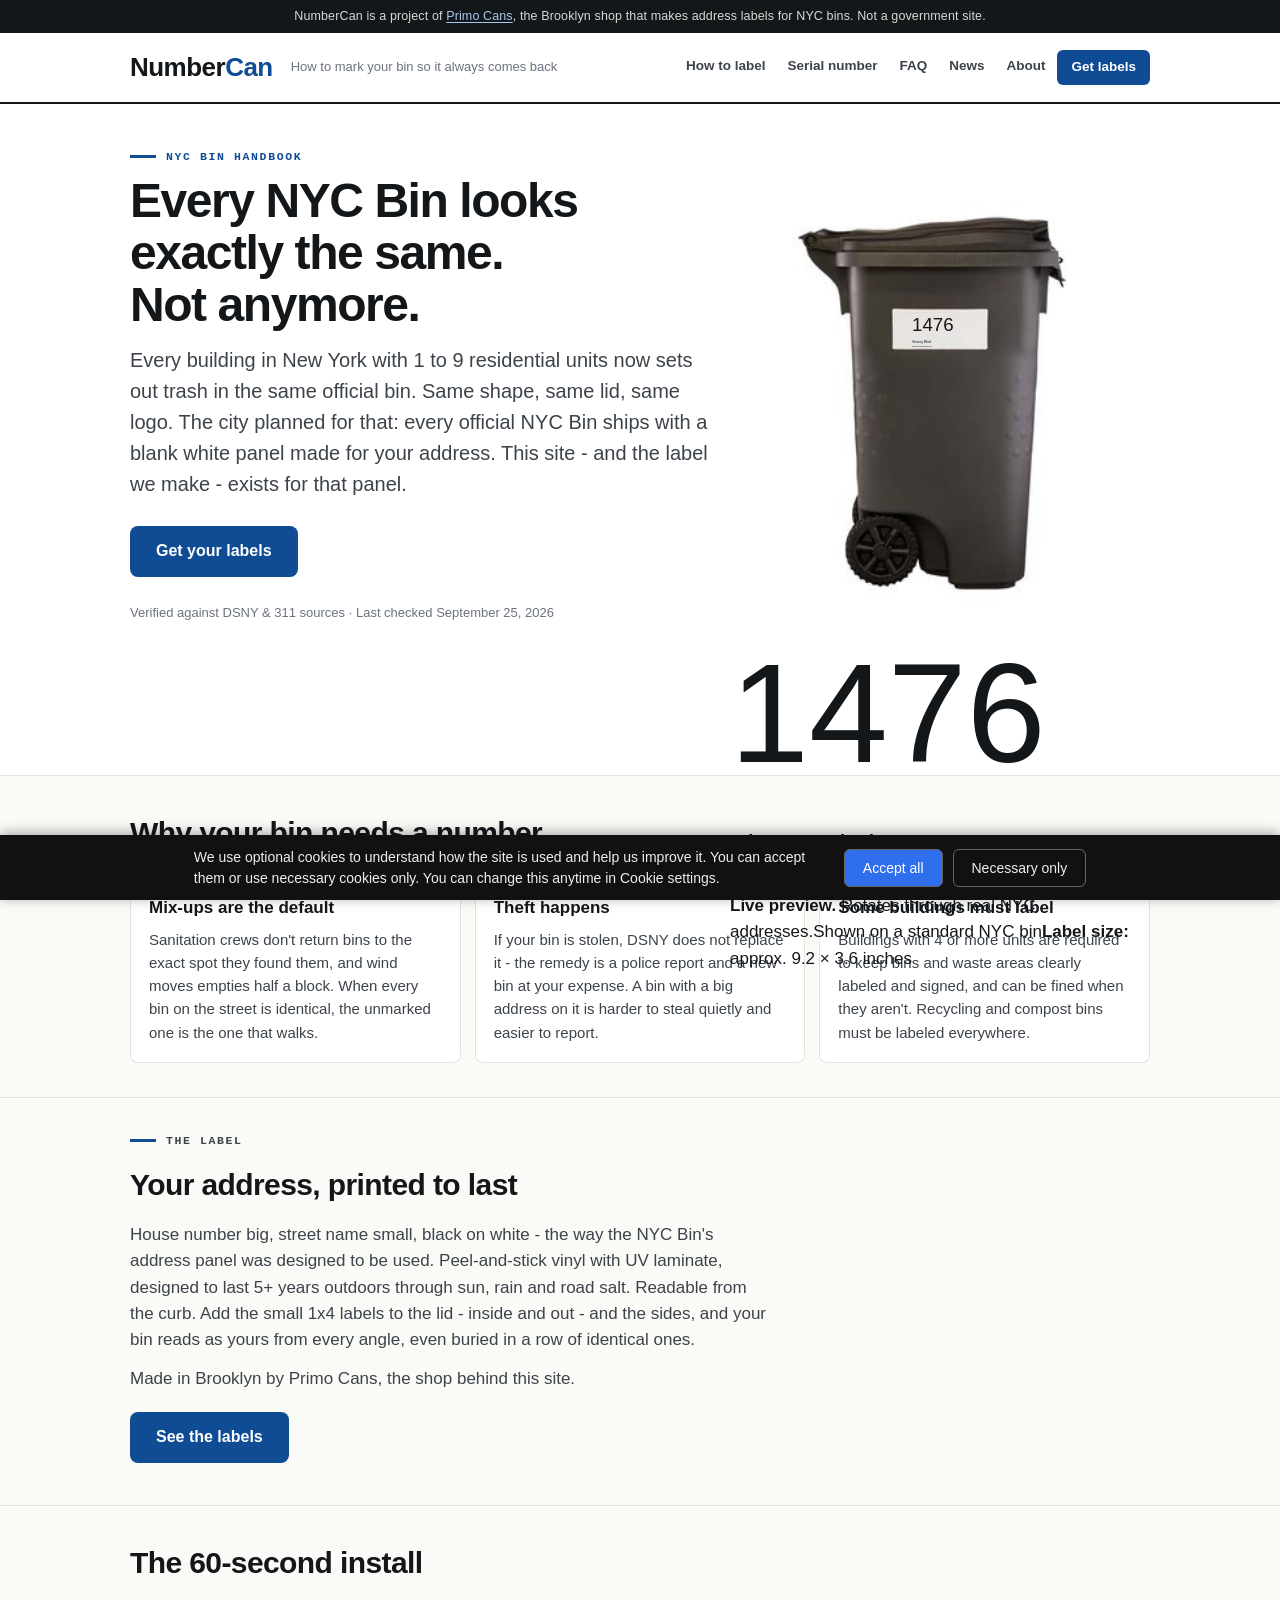
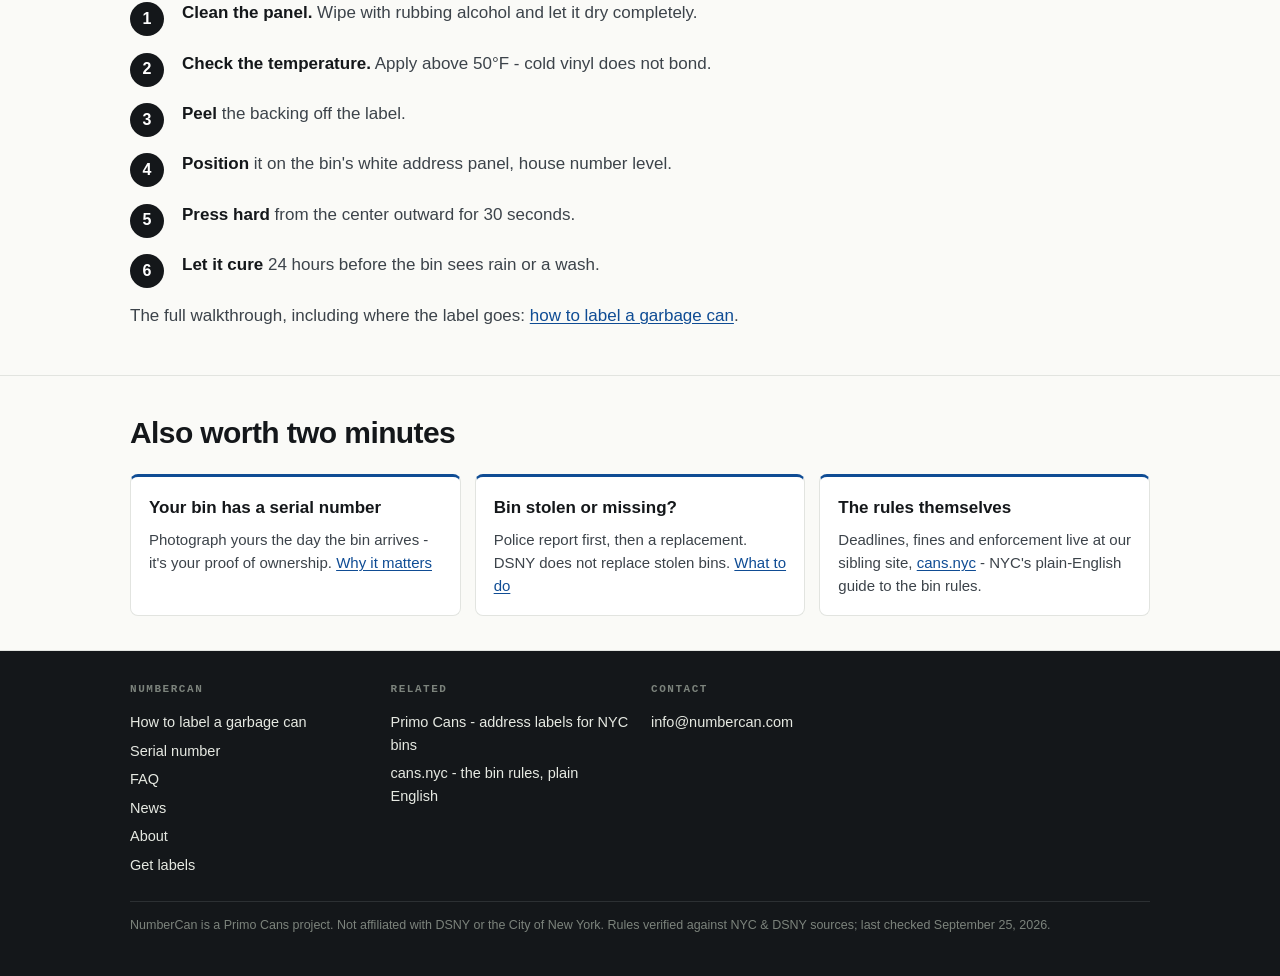
==== commit d614da59: "Hero: use PrimoCans builder label rendering (markup, fit, bin photo, Overpass)" ====
--- a/index.html
+++ b/index.html
@@ -10,7 +10,10 @@
 <meta property="og:title" content="Number Your Can | NumberCan">
 <meta property="og:description" content="Every official NYC Bin looks identical. A printed address label makes yours unmistakable - on in 60 seconds, designed to last 5+ years outdoors.">
 <meta property="og:url" content="https://numbercan.com/">
-<link rel="stylesheet" href="/assets/style.css">
+<link rel="stylesheet" href="assets/style.css">
+<link rel="preconnect" href="https://fonts.googleapis.com">
+<link rel="preconnect" href="https://fonts.gstatic.com" crossorigin>
+<link href="https://fonts.googleapis.com/css2?family=Overpass:wght@700&display=swap" rel="stylesheet">
 <script type="application/ld+json">
 {"@context":"https://schema.org","@type":"WebSite","name":"NumberCan","url":"https://numbercan.com/",
  "publisher":{"@type":"Organization","name":"NumberCan","url":"https://numbercan.com/","parentOrganization":{"@type":"Organization","name":"Primo Cans","url":"https://primocans.com/"}}}
@@ -39,12 +42,16 @@
     <h1>Every NYC Bin looks exactly the same.<br>Not anymore.</h1>
     <p class="lede">Every building in New York with 1 to 9 residential units now sets out trash in the same official bin. Same shape, same lid, same logo. The city planned for that: every official NYC Bin ships with a blank white panel made for your address. This site - and the label we make - exists for that panel.</p>
     <p class="hero-cta" style="margin-top:18px"><a class="btn" href="/get-labels/">Get your labels</a></p>
-<div class="hero-art"><img src="/assets/bin-blank.svg" alt="Official NYC Bin with a PrimoCans address label on its white address panel">
-  <div class="bin-label" aria-hidden="true"><span class="bl-num">2457</span><span class="bl-street">Bedford Ave</span><span class="bl-brand bl-l">PrimoCans.com</span><span class="bl-brand bl-r">PrimoCans.com</span></div>
-  <div class="label-zoom"><p class="lz-eyebrow">The label, up close</p>
-  <div class="lz-label" aria-hidden="true"><span class="bl-num">2457</span><span class="bl-street">Bedford Ave</span><span class="bl-brand bl-l">PrimoCans.com</span><span class="bl-brand bl-r">PrimoCans.com</span></div>
-</div>
-</div>
+<div class="hero-art pc"><div class="stage" aria-hidden="true">
+  <div class="can">
+    <div class="label" id="pc-label">
+      <div class="num" id="pc-num">1764</div>
+      <div class="street" id="pc-street">E Tremont Ave</div>
+      <div class="extra" id="pc-extra"></div><span class="corner l">PrimoCans.com</span><span class="corner r">PrimoCans.com</span>
+    </div>
+    <div class="cap2"><span><b>Live preview.</b> Rotates through real NYC addresses.</span><span>Shown on a standard NYC bin</span><span><b>Label size:</b> approx. 9.2 &times; 3.6 inches</span></div>
+  </div>
+</div></div>
     <p class="verifyline">Verified against DSNY &amp; 311 sources &middot; Last checked September 25, 2026</p>
   </div>
 </section>
@@ -145,30 +152,23 @@
 <script src="/consent.js" defer></script>
 
 <script>
-/* Sample-address rotation reused from the PrimoCans label builder (primocans.com): same 91 addresses, shuffle on load, change every 3s with a gentle fade */
+/* Label rendering, photo, fit() and rotation copied from the PrimoCans label builder (primocans.com) */
 (function(){
-var NC_SAMPLES=[{num:'34-56',street:'107th St',extra:'Louis Armstrong House'},{num:'620',street:'Atlantic Ave',extra:'Barclays Center'},{num:'10',street:'Richmond Terrace',extra:'Borough Hall'},{num:'405',street:'Lexington Ave',extra:'Chrysler Building'},{num:'200',street:'Eastern Pkwy',extra:'Brooklyn Museum'},{num:'75',street:'Stuyvesant Pl',extra:'Staten Island Museum'},{num:'1',street:'E 161st St',extra:'Yankee Stadium'},{num:'36-01',street:'35th Ave',extra:'Museum of the Moving Image'},{num:'350',street:'5th Ave',extra:'Empire State Building'},{num:'137-35',street:'Northern Blvd',extra:'Flushing Town Hall'},{num:'1040',street:'Grand Concourse',extra:'Bronx Museum of the Arts'},{num:'10',street:'Grand Army Plaza',extra:'Brooklyn Public Library'},{num:'1000',street:'Richmond Terrace'},{num:'41',street:'Seaver Way',extra:'Citi Field / New York Mets'},{num:'175',street:'5th Ave',extra:'Flatiron Building'},{num:'441',street:'Clarke Ave',extra:'Historic Richmond Town'},{num:'30',street:'Rockefeller Plaza',extra:'NBC'},{num:'2300',street:'Southern Blvd',extra:'Bronx Zoo'},{num:'120-55',street:'Queens Blvd',extra:'Queens Borough Hall'},{num:'35',street:'Hyatt St',extra:'St. George Theatre'},{num:'1',street:'World Trade Center'},{num:'209',street:'Joralemon St',extra:'Brooklyn Borough Hall'},{num:'1476',street:'Victory Blvd'},{num:'2638',street:'Broadway'},{num:'70-35',street:'Main St'},{num:'1753',street:'McDonald Ave'},{num:'3423',street:'White Plains Rd'},{num:'478',street:'Columbus Ave'},{num:'212-16',street:'Northern Blvd'},{num:'735',street:'Church Ave'},{num:'4352',street:'Hylan Blvd'},{num:'1516',street:'Avenue J'},{num:'395',street:'E Fordham Rd'},{num:'81-47',street:'Woodhaven Blvd'},{num:'1152',street:'5th Ave'},{num:'2734',street:'Nostrand Ave'},{num:'583',street:'Bay St'},{num:'1271',street:'Madison Ave'},{num:'47-33',street:'Francis Lewis Blvd'},{num:'5207',street:'13th Ave'},{num:'2154',street:'Webster Ave'},{num:'374',street:'Central Park W'},{num:'104-27',street:'Roosevelt Ave'},{num:'1614',street:'Avenue U'},{num:'4276',street:'Arthur Kill Rd'},{num:'693',street:'Amsterdam Ave'},{num:'1420',street:'Ocean Ave'},{num:'23-17',street:'Astoria Blvd'},{num:'2361',street:'Arthur Ave'},{num:'443',street:'Riverside Dr'},{num:'6115',street:'18th Ave'},{num:'168',street:'W 72nd St'},{num:'1326',street:'Forest Ave'},{num:'107-42',street:'Queens Blvd'},{num:'2457',street:'Bedford Ave'},{num:'1446',street:'Lexington Ave'},{num:'1764',street:'E Tremont Ave'},{num:'322',street:'Kingston Ave'},{num:'72-25',street:'Metropolitan Ave'},{num:'4136',street:'Amboy Rd'},{num:'1353',street:'Ocean Pkwy'},{num:'237',street:'W 125th St'},{num:'147-21',street:'Jewel Ave'},{num:'4415',street:'16th Ave'},{num:'5642',street:'Riverdale Ave'},{num:'28-51',street:'Steinway St'},{num:'6812',street:'4th Ave'},{num:'1057',street:'Park Ave'},{num:'1132',street:'Pelham Pkwy S'},{num:'1294',street:'Avenue M'},{num:'366',street:'Bleecker St'},{num:'3413',street:'Richmond Ave'},{num:'165-23',street:'Union Tpke'},{num:'1556',street:'Coney Island Ave'},{num:'417',street:'E 161st St'},{num:'763',street:'West End Ave'},{num:'2046',street:'Boston Rd'},{num:'45-31',street:'Kissena Blvd'},{num:'571',street:'Utica Ave'},{num:'330',street:'E 86th St'},{num:'2137',street:'Richmond Terrace'},{num:'2163',street:'Flatbush Ave'},{num:'42-05',street:'Bell Blvd'},{num:'1472',street:'Southern Blvd'},{num:'741',street:'Rogers Ave'},{num:'465',street:'Todt Hill Rd'},{num:'187-34',street:'Hillside Ave'},{num:'1713',street:'Kings Hwy'},{num:'2756',street:'Jerome Ave'},{num:'627',street:'Eastern Pkwy'},{num:'116-14',street:'Jamaica Ave'}];
-for(var ncSh=NC_SAMPLES.length-1;ncSh>0;ncSh--){var ncJ=Math.floor(Math.random()*(ncSh+1)),ncTmp=NC_SAMPLES[ncSh];NC_SAMPLES[ncSh]=NC_SAMPLES[ncJ];NC_SAMPLES[ncJ]=ncTmp;}
-var ncI=0;
-var ncLabels=[document.querySelector('.bin-label'),document.querySelector('.lz-label')].filter(Boolean);
-if(!ncLabels.length)return;
-ncLabels.forEach(function(l){l.style.transition='opacity .5s';});
-function ncSet(lab,num,street){
-  var n=lab.querySelector('.bl-num'),s=lab.querySelector('.bl-street');
-  if(n)n.textContent=num;
-  if(s){s.textContent=street;s.classList.toggle('bl-long',street.length>16);}
-}
-if(window.matchMedia&&matchMedia('(prefers-reduced-motion: reduce)').matches)return;
-setInterval(function(){
-  if(document.hidden)return;
-  ncLabels.forEach(function(l){l.style.opacity='0';});
-  setTimeout(function(){
-    ncI=(ncI+1)%NC_SAMPLES.length;
-    var smp=NC_SAMPLES[ncI];
-    ncLabels.forEach(function(l){ncSet(l,smp.num,smp.street);l.style.opacity='';});
-  },500);
-},3000);
+var on=document.getElementById('pc-num'), os=document.getElementById('pc-street');
+if(!on||!os) return;
+var PC_SAMPLES=[{num:'34-56',street:'107th St',extra:'Louis Armstrong House'},{num:'620',street:'Atlantic Ave',extra:'Barclays Center'},{num:'10',street:'Richmond Terrace',extra:'Borough Hall'},{num:'405',street:'Lexington Ave',extra:'Chrysler Building'},{num:'200',street:'Eastern Pkwy',extra:'Brooklyn Museum'},{num:'75',street:'Stuyvesant Pl',extra:'Staten Island Museum'},{num:'1',street:'E 161st St',extra:'Yankee Stadium'},{num:'36-01',street:'35th Ave',extra:'Museum of the Moving Image'},{num:'350',street:'5th Ave',extra:'Empire State Building'},{num:'137-35',street:'Northern Blvd',extra:'Flushing Town Hall'},{num:'1040',street:'Grand Concourse',extra:'Bronx Museum of the Arts'},{num:'10',street:'Grand Army Plaza',extra:'Brooklyn Public Library'},{num:'1000',street:'Richmond Terrace'},{num:'41',street:'Seaver Way',extra:'Citi Field / New York Mets'},{num:'175',street:'5th Ave',extra:'Flatiron Building'},{num:'441',street:'Clarke Ave',extra:'Historic Richmond Town'},{num:'30',street:'Rockefeller Plaza',extra:'NBC'},{num:'2300',street:'Southern Blvd',extra:'Bronx Zoo'},{num:'120-55',street:'Queens Blvd',extra:'Queens Borough Hall'},{num:'35',street:'Hyatt St',extra:'St. George Theatre'},{num:'1',street:'World Trade Center'},{num:'209',street:'Joralemon St',extra:'Brooklyn Borough Hall'},{num:'1476',street:'Victory Blvd'},{num:'2638',street:'Broadway'},{num:'70-35',street:'Main St'},{num:'1753',street:'McDonald Ave'},{num:'3423',street:'White Plains Rd'},{num:'478',street:'Columbus Ave'},{num:'212-16',street:'Northern Blvd'},{num:'735',street:'Church Ave'},{num:'4352',street:'Hylan Blvd'},{num:'1516',street:'Avenue J'},{num:'395',street:'E Fordham Rd'},{num:'81-47',street:'Woodhaven Blvd'},{num:'1152',street:'5th Ave'},{num:'2734',street:'Nostrand Ave'},{num:'583',street:'Bay St'},{num:'1271',street:'Madison Ave'},{num:'47-33',street:'Francis Lewis Blvd'},{num:'5207',street:'13th Ave'},{num:'2154',street:'Webster Ave'},{num:'374',street:'Central Park W'},{num:'104-27',street:'Roosevelt Ave'},{num:'1614',street:'Avenue U'},{num:'4276',street:'Arthur Kill Rd'},{num:'693',street:'Amsterdam Ave'},{num:'1420',street:'Ocean Ave'},{num:'23-17',street:'Astoria Blvd'},{num:'2361',street:'Arthur Ave'},{num:'443',street:'Riverside Dr'},{num:'6115',street:'18th Ave'},{num:'168',street:'W 72nd St'},{num:'1326',street:'Forest Ave'},{num:'107-42',street:'Queens Blvd'},{num:'2457',street:'Bedford Ave'},{num:'1446',street:'Lexington Ave'},{num:'1764',street:'E Tremont Ave'},{num:'322',street:'Kingston Ave'},{num:'72-25',street:'Metropolitan Ave'},{num:'4136',street:'Amboy Rd'},{num:'1353',street:'Ocean Pkwy'},{num:'237',street:'W 125th St'},{num:'147-21',street:'Jewel Ave'},{num:'4415',street:'16th Ave'},{num:'5642',street:'Riverdale Ave'},{num:'28-51',street:'Steinway St'},{num:'6812',street:'4th Ave'},{num:'1057',street:'Park Ave'},{num:'1132',street:'Pelham Pkwy S'},{num:'1294',street:'Avenue M'},{num:'366',street:'Bleecker St'},{num:'3413',street:'Richmond Ave'},{num:'165-23',street:'Union Tpke'},{num:'1556',street:'Coney Island Ave'},{num:'417',street:'E 161st St'},{num:'763',street:'West End Ave'},{num:'2046',street:'Boston Rd'},{num:'45-31',street:'Kissena Blvd'},{num:'571',street:'Utica Ave'},{num:'330',street:'E 86th St'},{num:'2137',street:'Richmond Terrace'},{num:'2163',street:'Flatbush Ave'},{num:'42-05',street:'Bell Blvd'},{num:'1472',street:'Southern Blvd'},{num:'741',street:'Rogers Ave'},{num:'465',street:'Todt Hill Rd'},{num:'187-34',street:'Hillside Ave'},{num:'1713',street:'Kings Hwy'},{num:'2756',street:'Jerome Ave'},{num:'627',street:'Eastern Pkwy'},{num:'116-14',street:'Jamaica Ave'}];
+for(var pcSh=PC_SAMPLES.length-1;pcSh>0;pcSh--){var pcJ=Math.floor(Math.random()*(pcSh+1)),pcTmp=PC_SAMPLES[pcSh];PC_SAMPLES[pcSh]=PC_SAMPLES[pcJ];PC_SAMPLES[pcJ]=pcTmp;}
+var pcI=0, pcTouched=false, pcPce=document.getElementById('pc-extra');
+function fit(){ var lab=on.parentElement, W=lab.clientWidth; if(!W) return; var xe=document.getElementById('pc-extra'), ni=document.getElementById('pc-in-name'), ex=ni?ni.value.trim():''; if(!ex&&!pcTouched&&typeof PC_SAMPLES!=='undefined')ex=PC_SAMPLES[pcI].extra||''; xe.textContent=ex; lab.classList.toggle('has-extra',!!ex); var H=lab.clientHeight, k=W/873; var cv=fit.c||(fit.c=document.createElement('canvas').getContext('2d')); function put(el,txt,ref,capPx,maxW,inkTop){ cv.font='700 100px Overpass'; var a=cv.measureText(ref).actualBoundingBoxAscent||70; var fs=capPx*100/a; cv.font='700 '+fs+'px Overpass'; var tw=cv.measureText(txt).width; if(tw>maxW){ fs*=maxW/tw; cv.font='700 '+fs+'px Overpass'; } var m=cv.measureText(ref), cap=a*fs/100, fA=m.fontBoundingBoxAscent||fs*0.93, fD=m.fontBoundingBoxDescent||fs*0.26, base=(fs-(fA+fD))/2+fA; el.style.fontSize=fs+'px'; if(inkTop!==null) el.style.top=(inkTop-(base-cap))+'px'; return {cap:cap,base:base}; } var cD=(ex?200:220)*k, cS=(ex?29:40)*k, g1=(ex?20:19)*k, g2=15*k, cE=29*k, pad=(ex?8:12)*k; var nm=put(on,on.textContent,'0',cD,632*k,null), sm=put(os,os.textContent,'H',cS,500*k,null), em=ex?put(xe,ex,'H',cE,500*k,null):{cap:0,base:0}; var blk=nm.cap+g1+sm.cap+(ex?g2+em.cap:0), top=H-pad-blk; on.style.top=(top-(nm.base-nm.cap))+'px'; os.style.top=(top+nm.cap+g1-(sm.base-sm.cap))+'px'; if(ex) xe.style.top=(top+nm.cap+g1+sm.cap+g2-(em.base-em.cap))+'px'; var cf=lab.querySelectorAll('.corner'); cv.font='700 100px Overpass'; var cw=cv.measureText('PrimoCans.com').width||700; for(var i=0;i<cf.length;i++) cf[i].style.fontSize=(159*k*100/cw)+'px'; }
+[on,os,pcPce].forEach(function(e){ if(e) e.style.transition='opacity .5s'; });
+function upd(){ on.textContent=PC_SAMPLES[pcI].num; os.textContent=PC_SAMPLES[pcI].street; fit(); }
+window.__ncSet=function(num,street){ pcTouched=true; if(window.__pcRot) clearInterval(window.__pcRot); on.textContent=num; os.textContent=street; fit(); };
+window.__ncAddr=function(num,street,extra){ if(window.__pcRot) clearInterval(window.__pcRot); pcTouched=false; PC_SAMPLES[pcI]={num:num,street:street,extra:extra||''}; upd(); };
+if(!(window.matchMedia&&matchMedia('(prefers-reduced-motion: reduce)').matches)){ window.__pcRot=setInterval(function(){ if(pcTouched||document.hidden) return; var trio=[on,os,pcPce]; trio.forEach(function(e){ if(e) e.style.opacity='0'; }); setTimeout(function(){ if(pcTouched){ trio.forEach(function(e){ if(e) e.style.opacity=''; }); return; } pcI=(pcI+1)%PC_SAMPLES.length; upd(); trio.forEach(function(e){ if(e) e.style.opacity=''; }); },500); },3000); }
+window.addEventListener('resize',fit);
+upd(); if(document.fonts&&document.fonts.load) document.fonts.load('700 100px Overpass').then(fit);
+(function(){var lab=document.getElementById('pc-label'),cn=lab&&lab.parentNode;if(!cn)return;var t=document.createElement('div');t.className='canthumb';var im=new Image();im.alt='';im.src='[data-uri]';t.appendChild(im);cn.insertBefore(t,lab);var c=null;function sync(){var W=lab.offsetWidth,H=lab.offsetHeight,w=t.offsetWidth;if(!W||!w)return;var u=w/800,tw=Math.min(180,75*W/H)*0.97,sc=tw*u/W;var n=lab.cloneNode(true);n.removeAttribute('id');n.querySelectorAll('[id]').forEach(function(x){x.removeAttribute('id');});n.style.cssText='position:absolute;margin:0;width:'+W+'px;height:'+H+'px;transform:scale('+sc+');transform-origin:0 0;left:'+((310+(180-tw)/2)*u)+'px;top:'+((238+(75-tw*H/W)/2)*u)+'px;box-shadow:none;border-radius:0';if(c)t.removeChild(c);t.appendChild(n);c=n;}sync();new MutationObserver(sync).observe(lab,{childList:true,subtree:true,characterData:true,attributes:true});new MutationObserver(function(){setTimeout(sync,260);}).observe(cn,{attributes:true,attributeFilter:['class']});addEventListener('resize',sync);if(document.fonts&&document.fonts.ready)document.fonts.ready.then(sync);setTimeout(sync,1500);})();
 })();
 </script>
 </body>
- </html>
+</html>
